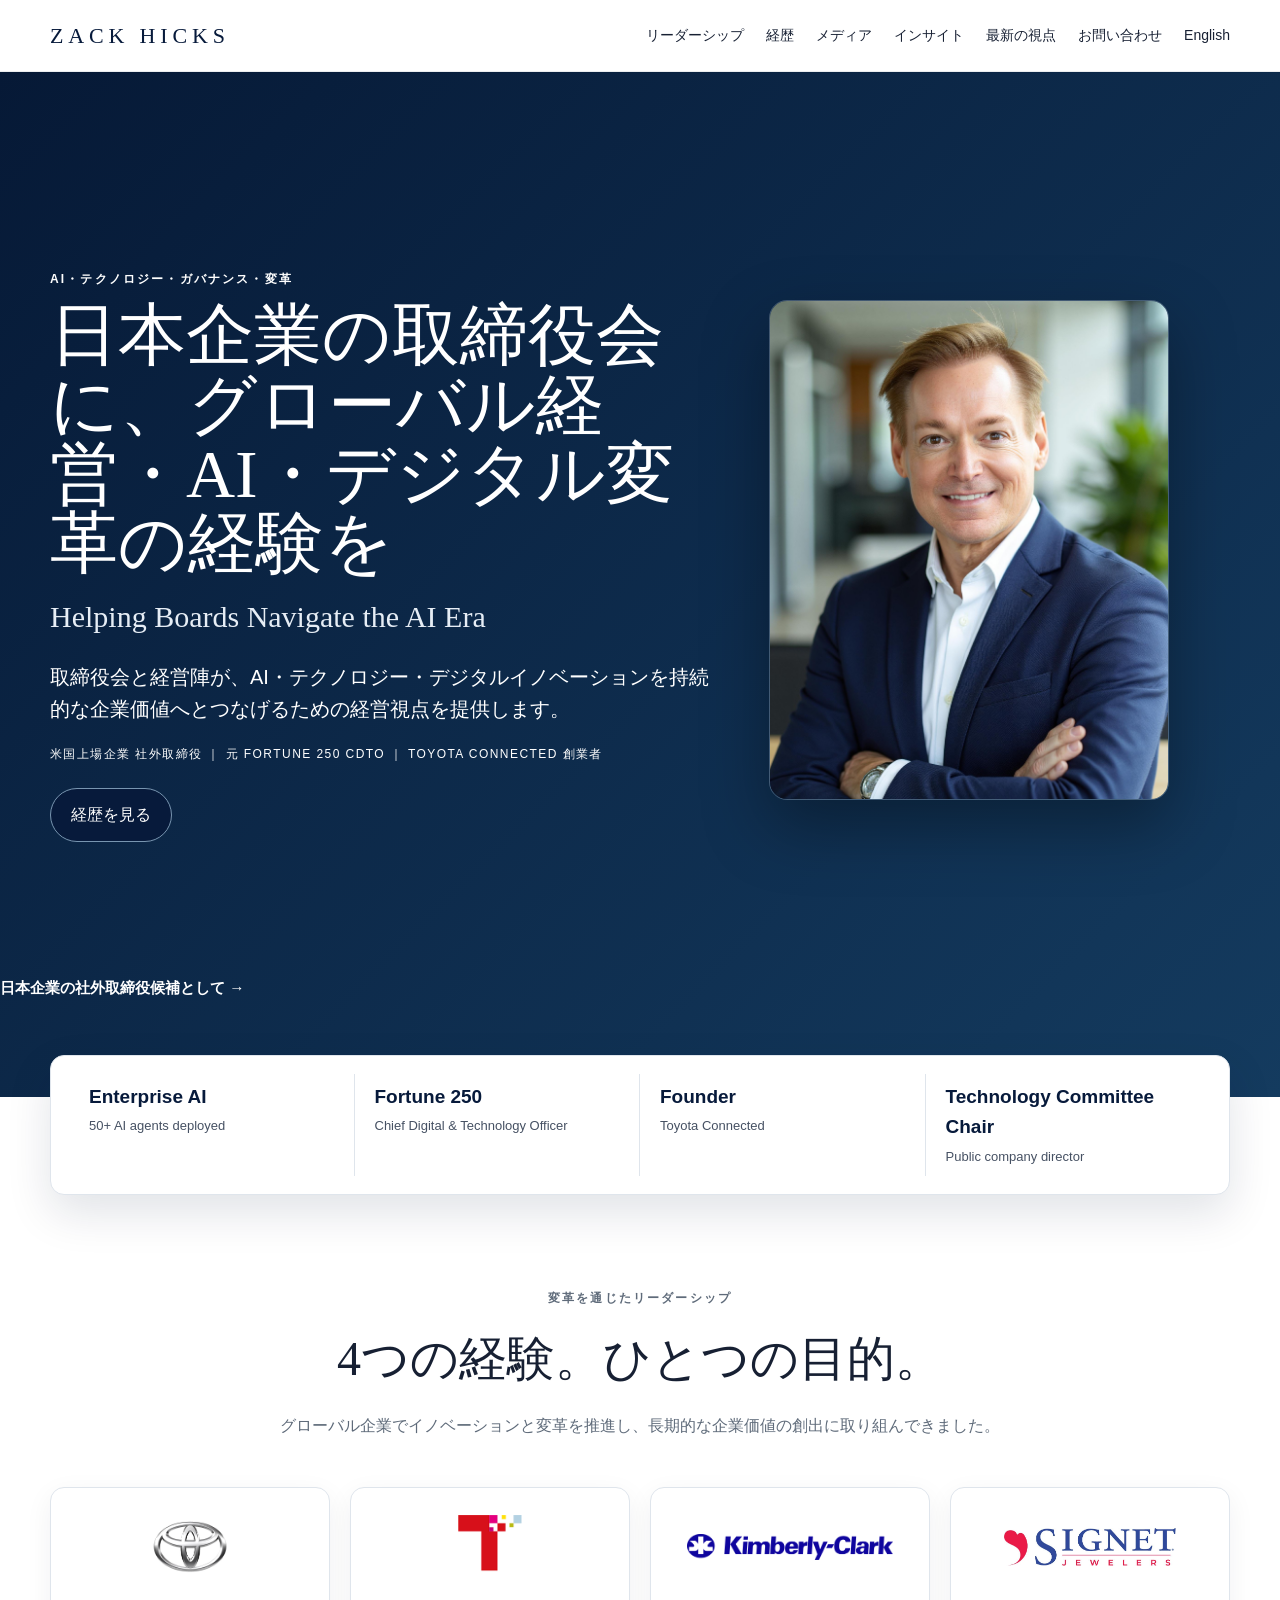
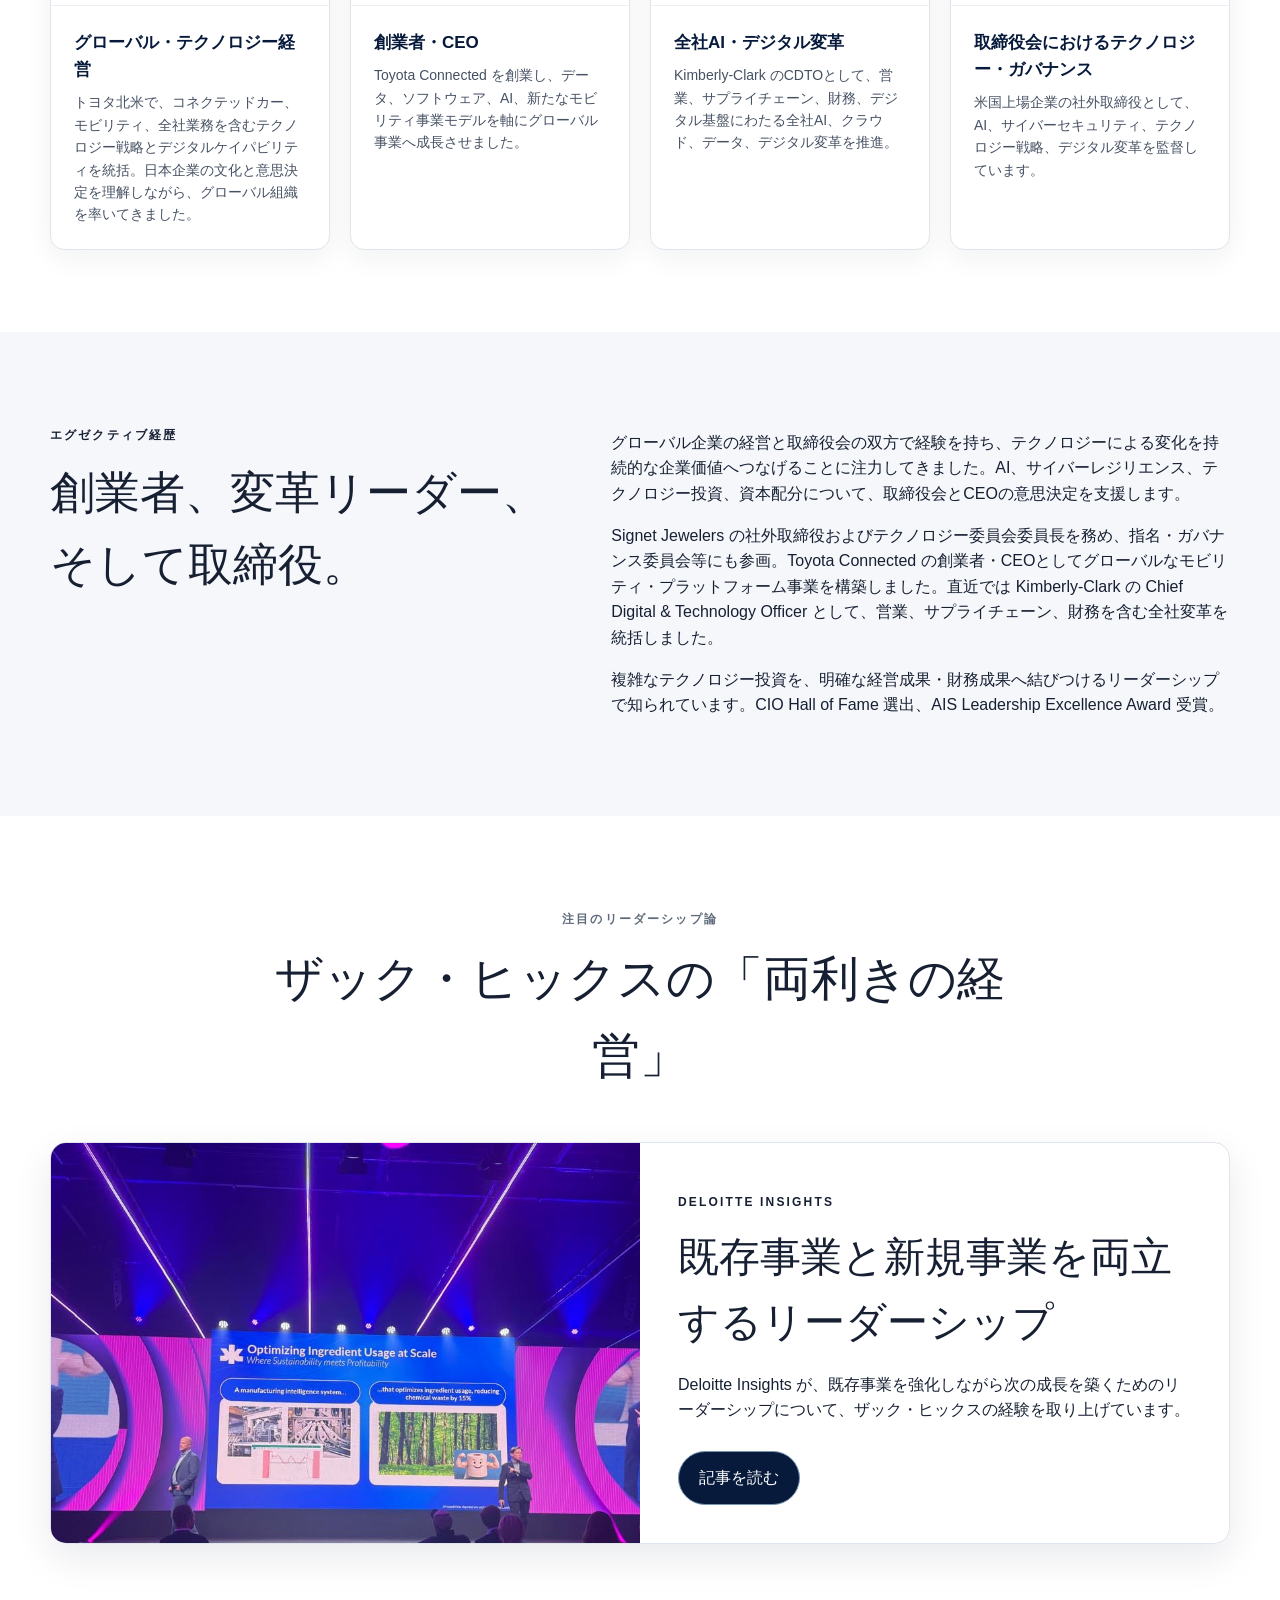
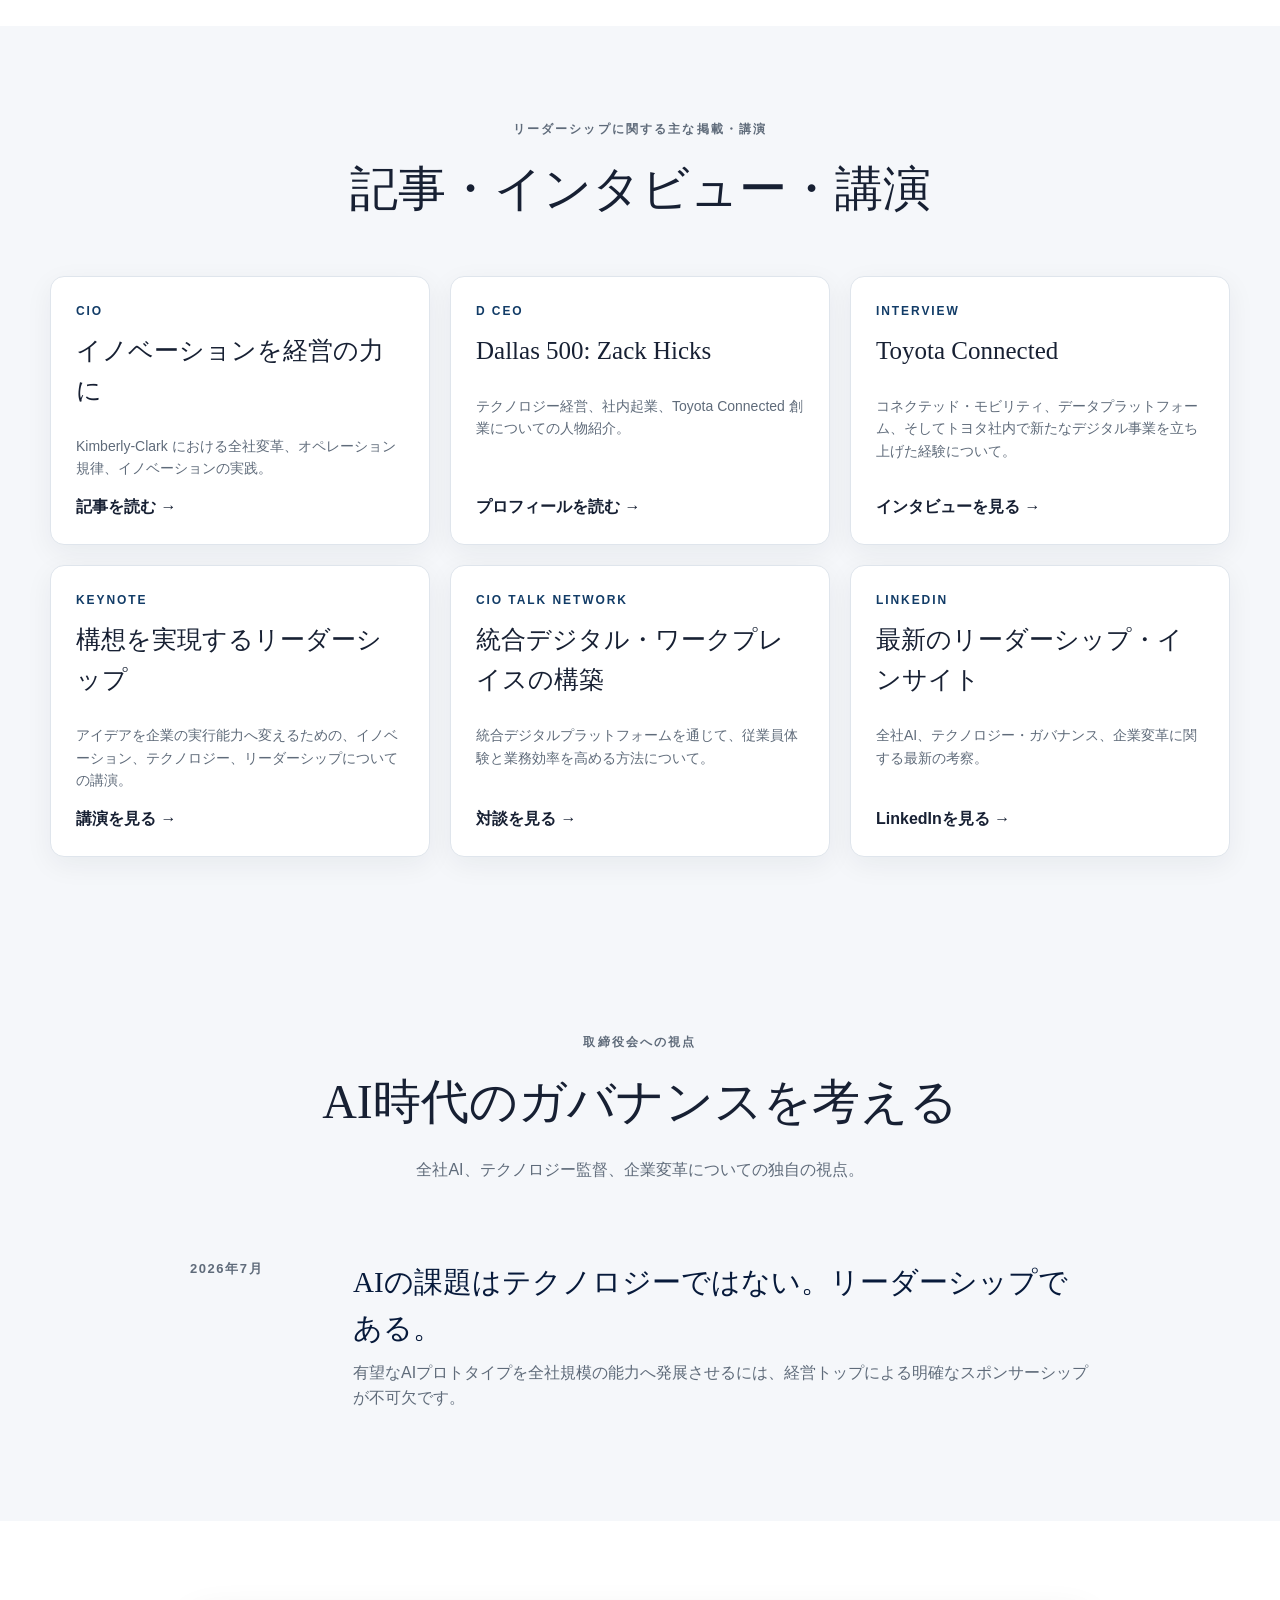
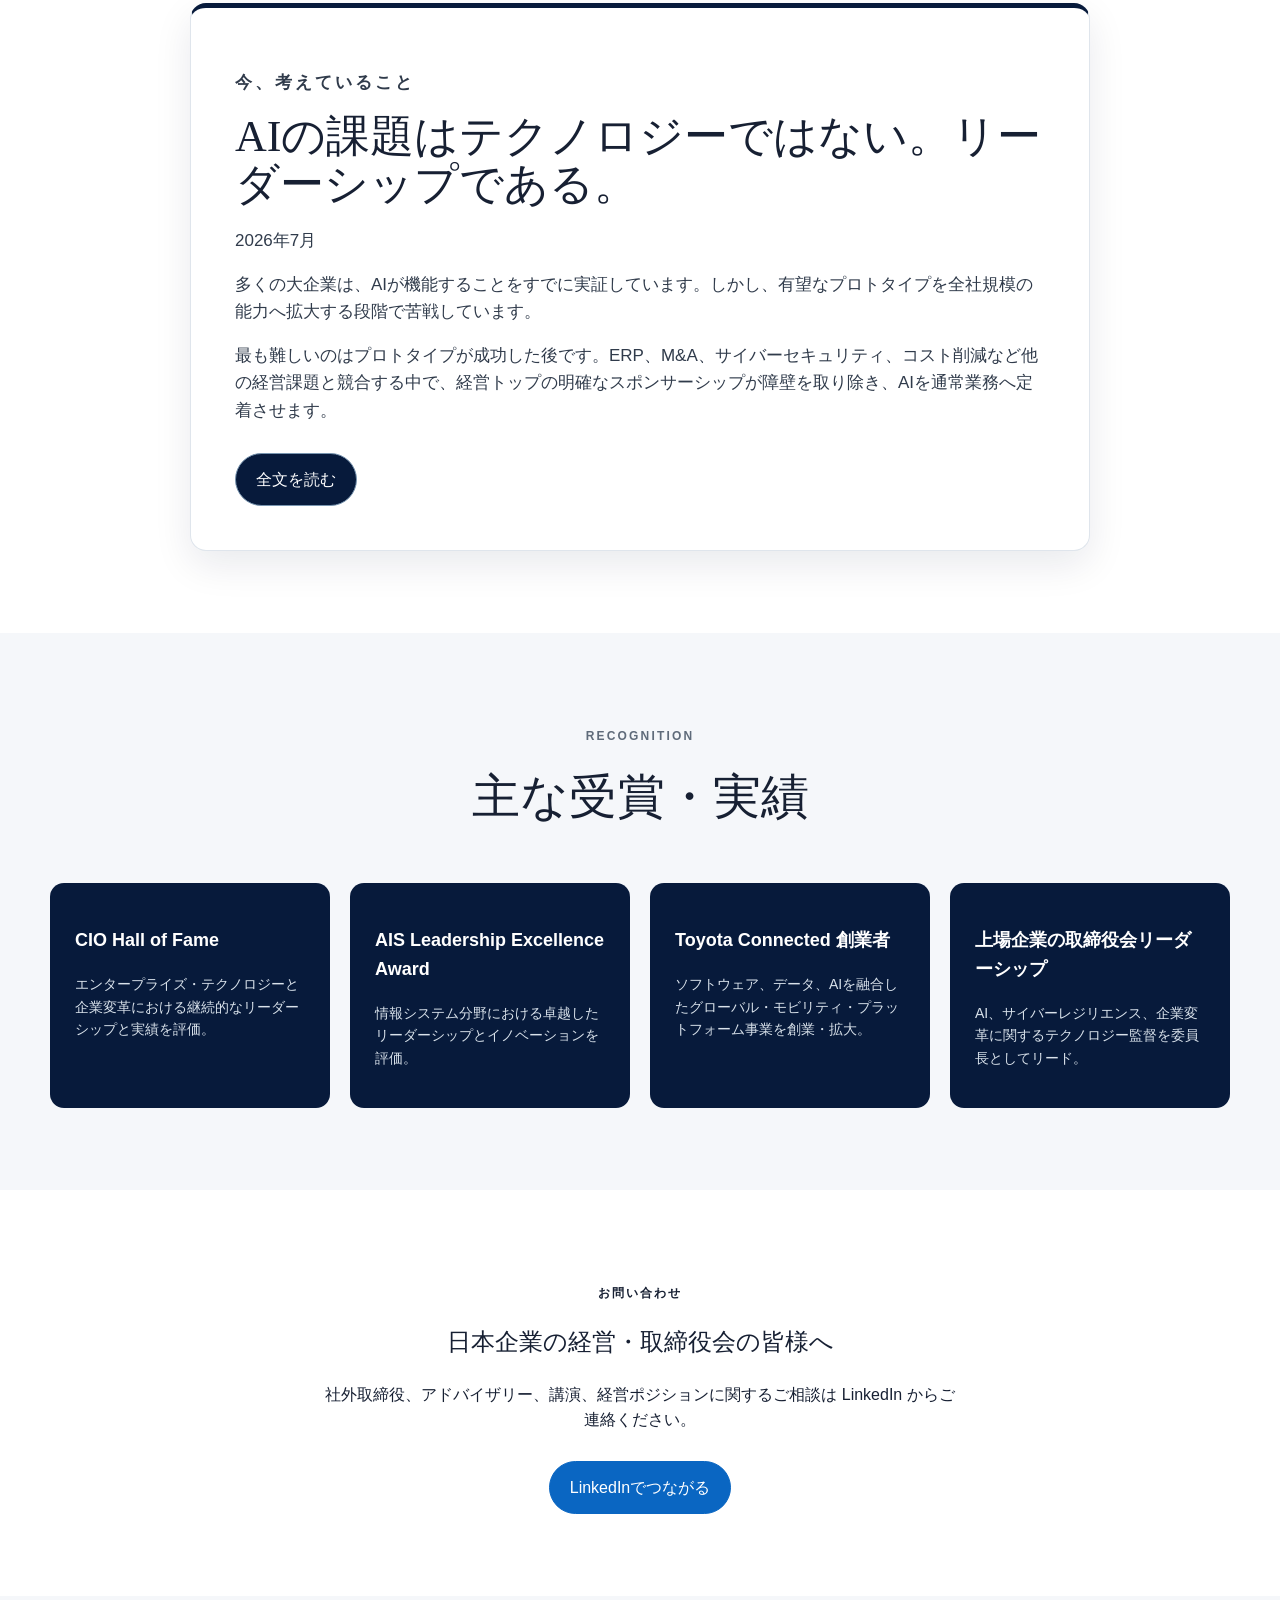
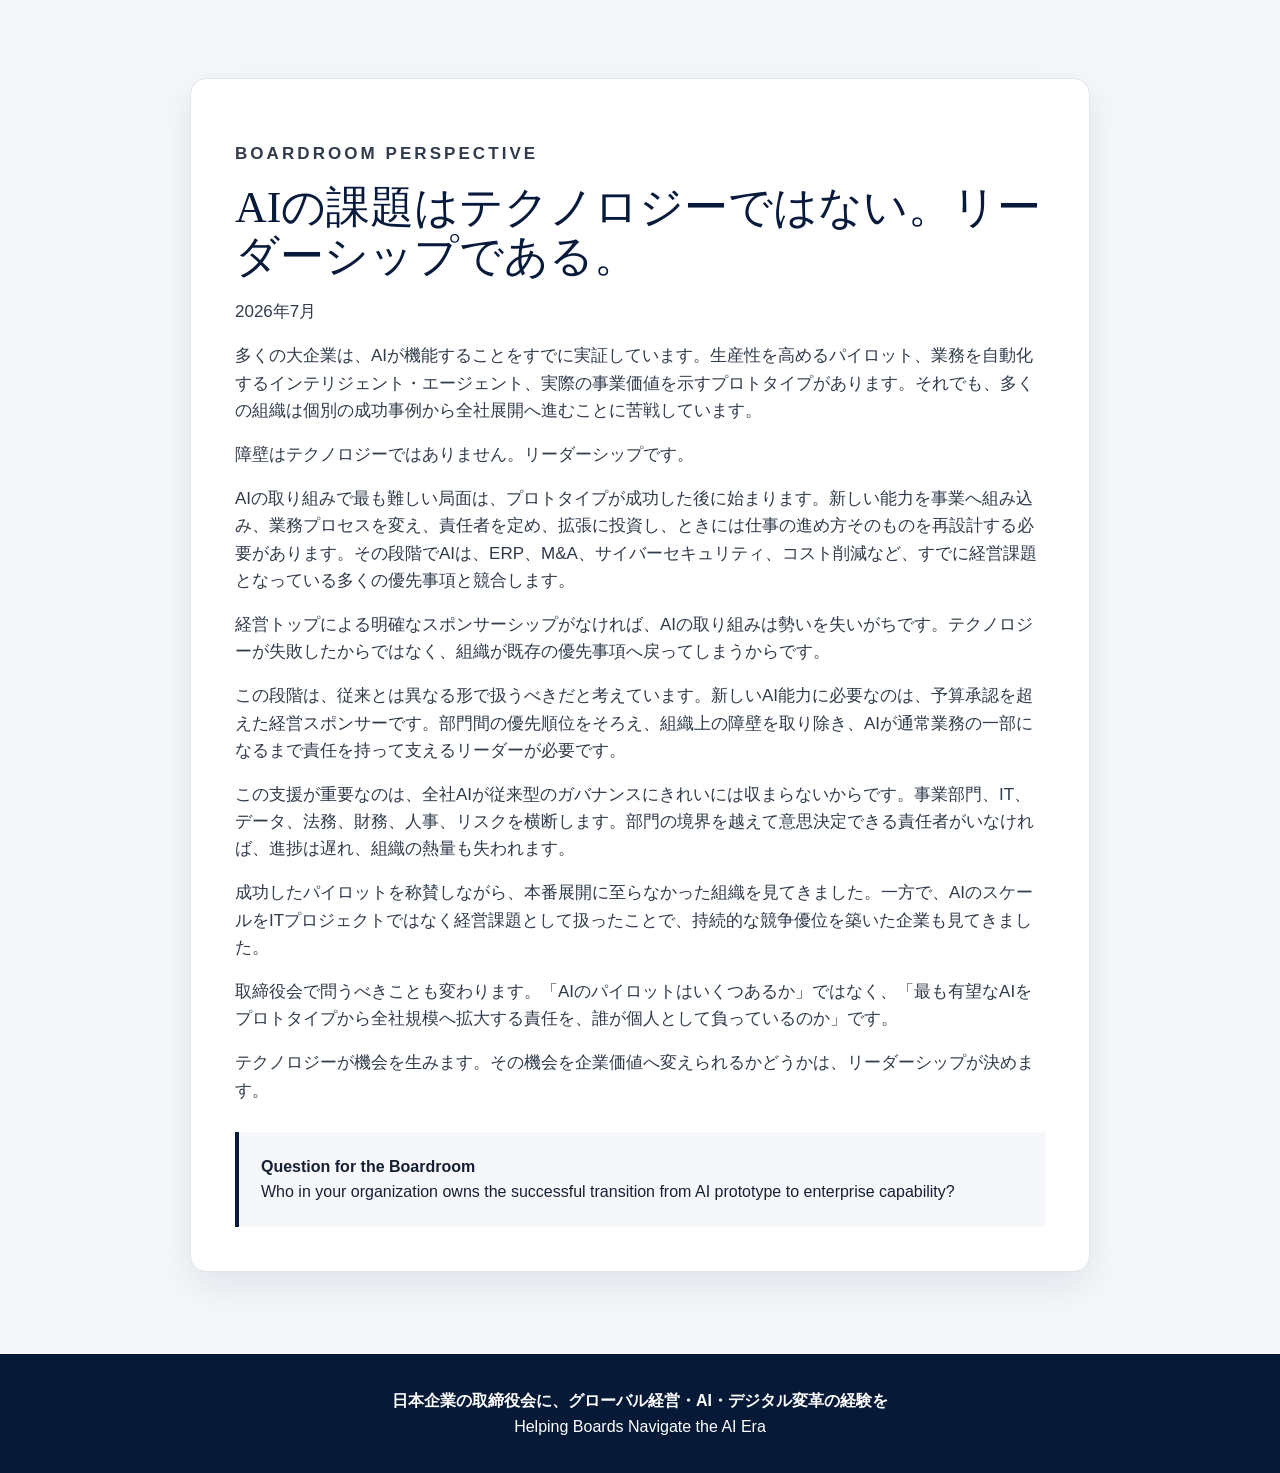
==== ja/index.html @ 301442b4 "Add Japanese Website" ====
<!DOCTYPE html>

<html lang="ja"><head>
<title>ザック・ヒックス | 社外取締役・グローバル経営・AIガバナンス</title>
<meta content="#071a3b" name="theme-color"/>
<meta charset="utf-8"/>
<meta content="width=device-width,initial-scale=1" name="viewport"/>
<meta content="Enterprise AI leadership, board governance, technology transformation and cybersecurity oversight" name="subject"/>
<link href="[data-uri]" rel="icon" type="image/svg+xml"/>
<style>
:root{
  --navy:#071a3b;--navy2:#123c67;--ink:#172033;--muted:#5f6b7a;
  --line:#dfe5ec;--soft:#f5f7fa;--white:#fff;--max:1180px;
}
*{box-sizing:border-box}
html{scroll-behavior:smooth}
body{margin:0;font-family:Arial,Helvetica,sans-serif;color:var(--ink);line-height:1.6;background:#fff}
a{color:inherit;text-decoration:none}
img{max-width:100%;display:block}
.wrap{width:min(var(--max),calc(100% - 40px));margin:auto}
.site-header{background:#fff;position:sticky;top:0;z-index:20;border-bottom:1px solid rgba(7,26,59,.08)}
.nav{display:flex;align-items:center;justify-content:space-between;padding:18px 0}
.brand{font-family:Georgia,serif;letter-spacing:.22em;color:var(--navy);font-size:22px}
.nav-links{display:flex;gap:22px;font-size:14px}
.nav-links a:hover{text-decoration:underline;text-underline-offset:5px}
.hero{background:linear-gradient(135deg,#061936,#143b5f);color:#fff}
.hero-grid{display:grid;grid-template-columns:1.18fr .82fr;gap:56px;align-items:center;padding:78px 0 96px}
.kicker{text-transform:uppercase;letter-spacing:.18em;font-size:12px;font-weight:700}
h1,h2,h3{font-family:Georgia,serif;font-weight:400}
h1{font-size:68px;line-height:1.02;margin:0 0 14px}
.subhead{font-family:Georgia,serif;font-size:30px;color:#e6edf5;margin-bottom:18px}
.hero-copy>p:not(.kicker):not(.credentials){font-size:20px;max-width:680px}
.credentials{font-size:12px;letter-spacing:.12em;text-transform:uppercase}
.hero-photo{width:100%;max-width:390px;height:480px;object-fit:cover;object-position:center 18%;border-radius:18px;box-shadow:0 26px 65px rgba(0,0,0,.34)}
.btn{display:inline-block;background:var(--navy);color:#fff;padding:13px 20px;border-radius:999px;margin-top:12px;border:1px solid #7895b0}
.btn.linkedin{background:#0a66c2;border-color:#0a66c2}
.proof{margin-top:-42px;position:relative;z-index:3;background:#fff;border:1px solid var(--line);border-radius:14px;box-shadow:0 18px 45px rgba(7,26,59,.12);display:grid;grid-template-columns:repeat(4,1fr);padding:18px}
.proof div{padding:8px 20px;border-right:1px solid var(--line)}
.proof div:last-child{border-right:0}
.proof strong{display:block;color:var(--navy);font-size:19px}
.proof span{font-size:13px;color:#465163}
section{padding:82px 0}
.soft{background:var(--soft)}
.section-head{text-align:center;max-width:820px;margin:0 auto 38px}
.section-head h2{font-size:48px;margin:4px 0 8px}
.section-head p{color:var(--muted)}
.grid4,.grid3{display:grid;gap:20px}
.grid4{grid-template-columns:repeat(4,1fr)}
.grid3{grid-template-columns:repeat(3,1fr)}
.card{background:#fff;border:1px solid var(--line);border-radius:14px;overflow:hidden;box-shadow:0 8px 24px rgba(20,34,55,.06)}
.logo-box{height:110px;display:flex;align-items:center;justify-content:center;padding:22px;border-bottom:1px solid #edf1f5}
.logo-box img{max-width:84%;max-height:68px;object-fit:contain}
.card-body{padding:23px}
.card-body h3{font-family:Arial,Helvetica,sans-serif;font-size:17px;font-weight:700;color:var(--navy);margin:0 0 8px}
.card-body p{font-size:14px;color:#465163;margin:0}
.bio{display:grid;grid-template-columns:.9fr 1.1fr;gap:55px}
.bio h2{font-size:45px;margin-top:0}
.feature{display:grid;grid-template-columns:1fr 1fr;border:1px solid var(--line);border-radius:16px;overflow:hidden;box-shadow:0 16px 42px rgba(7,26,59,.1)}
.feature img{width:100%;height:100%;min-height:350px;object-fit:cover}
.feature-copy{padding:38px}
.feature-copy h2{font-size:41px;margin:8px 0 12px}
.media-card{padding:25px;min-height:230px;display:flex;flex-direction:column}
.source{font-size:12px;text-transform:uppercase;letter-spacing:.16em;font-weight:700;color:var(--navy2)}
.media-card h3{font-size:25px;margin:10px 0}
.media-card p{color:var(--muted);font-size:14px;flex:1}
.article-preview,.article-page{max-width:900px;margin:auto;background:#fff;border:1px solid var(--line);border-radius:16px;padding:44px;box-shadow:0 16px 42px rgba(7,26,59,.08)}
.article-preview h2,.article-page h1{font-size:44px;line-height:1.1;margin:8px 0 10px}
.article-page h1{color:var(--navy)}
.date{font-size:13px;color:var(--muted)}
.article-preview p,.article-page p{font-size:17px;color:#303b4b}
.board-question{margin-top:28px;padding:22px;border-left:4px solid var(--navy);background:#f5f7fa}
.recognition-card{padding:25px;background:var(--navy);color:#fff;border-radius:14px}
.recognition-card h3{font-family:Arial,Helvetica,sans-serif;font-weight:700;font-size:18px}
.recognition-card p{font-size:14px;color:#d9e2eb}
.connect{max-width:640px;margin:auto;text-align:center}
footer{background:#061936;color:#fff;padding:34px 0;text-align:center}
.article-shell{padding:70px 0;background:var(--soft)}
.backlink{display:inline-block;margin-bottom:20px;color:var(--navy2);font-weight:700}
@media(max-width:900px){
  .nav-links{display:none}.hero-grid,.bio,.feature{grid-template-columns:1fr}
  .proof,.grid4{grid-template-columns:1fr 1fr}.grid3{grid-template-columns:1fr 1fr}
  .hero-photo{max-width:340px;height:410px}
}
@media(max-width:600px){
  .wrap{width:min(var(--max),calc(100% - 28px))}
  h1{font-size:45px}.subhead{font-size:25px}
  .proof,.grid4,.grid3{grid-template-columns:1fr}
  .proof div{border-right:0;border-bottom:1px solid var(--line)}
  .proof div:last-child{border-bottom:0}
  .section-head h2,.bio h2,.feature-copy h2,.article-preview h2,.article-page h1{font-size:36px}
  .article-preview,.article-page{padding:26px}
}

.site-header{backdrop-filter:saturate(140%) blur(8px);background:rgba(255,255,255,.96)}
.hero-grid{min-height:650px}.hero-copy{padding:18px 0}.hero-photo{border:1px solid rgba(255,255,255,.18)}
.section-head{margin-bottom:46px}.card,.feature,.article-preview,.article-page{transition:transform .18s ease,box-shadow .18s ease}
.card:hover{transform:translateY(-3px);box-shadow:0 14px 34px rgba(20,34,55,.10)}
.logo-box img{max-width:88%;max-height:72px}.article-preview{border-top:5px solid var(--navy)}
.perspective-archive{max-width:900px;margin:0 auto}.archive-item{display:grid;grid-template-columns:140px 1fr;gap:24px;padding:26px 0;border-top:1px solid var(--line)}
.archive-item:first-child{border-top:0}.archive-date{font-size:13px;text-transform:uppercase;letter-spacing:.12em;color:var(--muted);font-weight:700}
.archive-item h3{font-family:Georgia,serif;font-size:28px;margin:0 0 8px;color:var(--navy)}.archive-item p{margin:0;color:var(--muted)}
@media(max-width:600px){.hero-grid{min-height:auto}.archive-item{grid-template-columns:1fr;gap:6px}}


/* Executive-site V2 refinements */
:root{--shadow:0 14px 38px rgba(7,26,59,.09)}
.site-header{background:rgba(255,255,255,.97);backdrop-filter:blur(10px);box-shadow:0 1px 0 rgba(7,26,59,.08)}
.hero-grid{min-height:650px;padding-top:86px;padding-bottom:100px}
.hero-copy{max-width:690px}
.hero-photo{max-width:400px;height:500px;border:1px solid rgba(255,255,255,.22)}
.section-head{margin-bottom:48px}
.card{box-shadow:0 8px 28px rgba(20,34,55,.06);transition:transform .18s ease,box-shadow .18s ease}
.card:hover{transform:translateY(-3px);box-shadow:var(--shadow)}
.logo-box{height:118px}
.logo-box img{max-width:82%;max-height:64px}
.grid4 .card:nth-child(3) .logo-box img{max-width:88%;max-height:58px}



.feature,.article-preview,.article-page{box-shadow:var(--shadow)}
.article-preview{border-top:5px solid var(--navy)}
.perspective-archive{max-width:900px;margin:0 auto}
.archive-item{display:grid;grid-template-columns:135px 1fr;gap:28px;padding:28px 0;border-top:1px solid var(--line)}
.archive-item:first-child{border-top:0}
.archive-date{font-size:13px;letter-spacing:.12em;text-transform:uppercase;font-weight:700;color:var(--muted)}
.archive-item h3{font-size:29px;color:var(--navy);margin:0 0 8px}
.archive-item p{margin:0;color:var(--muted)}
@media(max-width:900px){.hero-grid{min-height:auto}}
@media(max-width:600px){.archive-item{grid-template-columns:1fr;gap:6px}.hero-photo{height:420px}}


/* Official Signet Jewelers logo: balanced and responsive */
.signet-logo-box{
  display:flex;
  align-items:center;
  justify-content:center;
  padding:24px 28px;
  overflow:hidden;
}
.signet-official-logo{
  display:block;
  width:min(88%, 245px) !important;
  height:auto !important;
  max-height:68px !important;
  object-fit:contain !important;
  margin:0 auto !important;
}
@media(max-width:1100px){
  .signet-official-logo{
    width:min(82%, 205px) !important;
    max-height:60px !important;
  }
}
@media(max-width:900px){
  .signet-official-logo{
    width:min(76%, 185px) !important;
    max-height:56px !important;
  }
}
@media(max-width:600px){
  .signet-logo-box{padding:20px 22px}
  .signet-official-logo{
    width:min(72%, 170px) !important;
    max-height:52px !important;
  }
}

</style>
<!-- ZH-AI-SEO-START -->
<meta content="ザック・ヒックス（Zack Hicks）は、米国上場企業の社外取締役、元Fortune 250 CDTO、Toyota Connected創業者。日本企業の取締役会に、グローバル経営、AIガバナンス、サイバーセキュリティ、DXの経験を提供します。" name="description"/>
<meta content="index,follow,max-image-preview:large,max-snippet:-1,max-video-preview:-1" name="robots"/>
<meta content="Zack Hicks" name="author"/>
<link href="https://zackhicks.com/ja/" rel="canonical"/>
<meta content="profile" property="og:type"/>
<meta content="Zack Hicks" property="og:site_name"/>
<meta content="ザック・ヒックス | 社外取締役・グローバル経営・AIガバナンス" property="og:title"/>
<meta content="ザック・ヒックス（Zack Hicks）は、米国上場企業の社外取締役、元Fortune 250 CDTO、Toyota Connected創業者。日本企業の取締役会に、グローバル経営、AIガバナンス、サイバーセキュリティ、DXの経験を提供します。" property="og:description"/>
<meta content="https://zackhicks.com/ja/" property="og:url"/>
<meta content="ja_JP" property="og:locale"/>
<meta content="summary_large_image" name="twitter:card"/>
<meta content="ザック・ヒックス | 社外取締役・AIガバナンス" name="twitter:title"/>
<meta content="日本企業の取締役会に、グローバル経営、AI、テクノロジー、DXの経験を。" name="twitter:description"/>
<!-- ZH-AI-SEO-END -->
<!-- ZH-STRUCTURED-DATA-START -->
<!-- ZH-STRUCTURED-DATA-END -->
<meta content="https://zackhicks.com/images/zack-hicks-board-director.jpg" property="og:image"/><meta content="https://zackhicks.com/images/zack-hicks-board-director.jpg" property="og:image:secure_url"/><meta content="image/jpeg" property="og:image:type"/><meta content="1200" property="og:image:width"/><meta content="630" property="og:image:height"/><meta content="Zack Hicks, public company director and enterprise AI leader" property="og:image:alt"/><meta content="https://zackhicks.com/images/zack-hicks-board-director.jpg" name="twitter:image"/><meta content="Zack Hicks, public company director and enterprise AI leader" name="twitter:image:alt"/><link href="https://zackhicks.com/" hreflang="en" rel="alternate"/><link href="https://zackhicks.com/ja/" hreflang="ja" rel="alternate"/><link href="https://zackhicks.com/" hreflang="x-default" rel="alternate"/><script type="application/ld+json">{"@context": "https://schema.org", "@graph": [{"@type": "WebSite", "@id": "https://zackhicks.com/ja/#website", "url": "https://zackhicks.com/ja/", "name": "ザック・ヒックス | Zack Hicks", "inLanguage": "ja-JP", "publisher": {"@id": "https://zackhicks.com/ja/#person"}}, {"@type": "ProfilePage", "@id": "https://zackhicks.com/ja/#profile", "url": "https://zackhicks.com/ja/", "name": "ザック・ヒックス | 社外取締役・グローバル経営・AIガバナンス", "inLanguage": "ja-JP", "mainEntity": {"@id": "https://zackhicks.com/ja/#person"}, "isPartOf": {"@id": "https://zackhicks.com/ja/#website"}}, {"@type": "Person", "@id": "https://zackhicks.com/ja/#person", "name": "Zack Hicks", "alternateName": "ザック・ヒックス", "url": "https://zackhicks.com/ja/", "sameAs": ["https://www.linkedin.com/in/zack-hicks-65abaa20"], "jobTitle": "社外取締役・グローバルテクノロジー経営者", "description": "ザック・ヒックス（Zack Hicks）は、米国上場企業の社外取締役、元Fortune 250 CDTO、Toyota Connected創業者。日本企業の取締役会に、グローバル経営、AIガバナンス、サイバーセキュリティ、DXの経験を提供します。", "knowsAbout": ["社外取締役", "グローバル経営", "AIガバナンス", "企業AI", "デジタルトランスフォーメーション", "DX", "サイバーセキュリティ", "テクノロジー戦略", "取締役会によるテクノロジー監督", "データ・アナリティクス"], "award": ["CIO Hall of Fame", "AIS Leadership Excellence Award"], "affiliation": [{"@type": "Organization", "name": "Signet Jewelers"}, {"@type": "Organization", "name": "Toyota Connected"}, {"@type": "Organization", "name": "Toyota Motor North America"}, {"@type": "Organization", "name": "Kimberly-Clark"}], "founder": {"@type": "Organization", "name": "Toyota Connected"}}]}</script></head><body>
<header class="site-header"><div class="wrap nav"><a class="brand" href="#top">ZACK HICKS</a><nav class="nav-links"><a href="#leadership">リーダーシップ</a><a href="#biography">経歴</a><a href="#perspectives">メディア</a><a href="#perspective-archive">インサイト</a><a href="#thinking">最新の視点</a><a href="#connect">お問い合わせ</a><a class="lang-switch" href="https://zackhicks.com/">English</a></nav></div></header>
<main>
<section class="hero" id="top"><div class="wrap hero-grid"><div class="hero-copy">
<p class="kicker">AI・テクノロジー・ガバナンス・変革</p>
<h1>日本企業の取締役会に、グローバル経営・AI・デジタル変革の経験を</h1>
<div class="subhead">Helping Boards Navigate the AI Era</div>
<p>取締役会と経営陣が、AI・テクノロジー・デジタルイノベーションを持続的な企業価値へとつなげるための経営視点を提供します。</p>
<p class="credentials">米国上場企業 社外取締役 ｜ 元 Fortune 250 CDTO ｜ Toyota Connected 創業者</p>
<a class="btn" href="#biography">経歴を見る</a>
</div><img alt="Zack Hicks, public company director and enterprise AI leader" class="hero-photo" src="[data-uri]"/></div><p style="margin-top:16px;font-size:.95rem;"><a href="/ja/board-director/" style="font-weight:700;">日本企業の社外取締役候補として →</a></p></section>
<div class="wrap"><div class="proof">
<div><strong>Enterprise AI</strong><span>50+ AI agents deployed</span></div>
<div><strong>Fortune 250</strong><span>Chief Digital &amp; Technology Officer</span></div>
<div><strong>Founder</strong><span>Toyota Connected</span></div>
<div><strong>Technology Committee Chair</strong><span>Public company director</span></div>
</div></div>
<section id="leadership"><div class="wrap"><div class="section-head"><p class="kicker">変革を通じたリーダーシップ</p><h2>4つの経験。ひとつの目的。</h2><p>グローバル企業でイノベーションと変革を推進し、長期的な企業価値の創出に取り組んできました。</p></div>
<div class="grid4">
<div class="card"><div class="logo-box"><img alt="Toyota logo" src="[data-uri]"/></div><div class="card-body"><h3>グローバル・テクノロジー経営</h3><p>トヨタ北米で、コネクテッドカー、モビリティ、全社業務を含むテクノロジー戦略とデジタルケイパビリティを統括。日本企業の文化と意思決定を理解しながら、グローバル組織を率いてきました。</p></div></div>
<div class="card"><div class="logo-box"><img alt="Toyota Connected logo" src="[data-uri]"/></div><div class="card-body"><h3>創業者・CEO</h3><p>Toyota Connected を創業し、データ、ソフトウェア、AI、新たなモビリティ事業モデルを軸にグローバル事業へ成長させました。</p></div></div>
<div class="card"><div class="logo-box"><img alt="Kimberly-Clark logo" src="[data-uri]"/></div><div class="card-body"><h3>全社AI・デジタル変革</h3><p>Kimberly-Clark のCDTOとして、営業、サプライチェーン、財務、デジタル基盤にわたる全社AI、クラウド、データ、デジタル変革を推進。</p></div></div>
<div class="card">
<div class="logo-box signet-logo-box">
<img alt="Signet Jewelers logo" class="signet-official-logo" src="[data-uri]"/>
</div>
<div class="card-body"><h3>取締役会におけるテクノロジー・ガバナンス</h3><p>米国上場企業の社外取締役として、AI、サイバーセキュリティ、テクノロジー戦略、デジタル変革を監督しています。</p></div></div>
</div></div></section>
<section class="soft" id="biography"><div class="wrap bio"><div><p class="kicker">エグゼクティブ経歴</p><h2>創業者、変革リーダー、そして取締役。</h2></div><div>
<p>グローバル企業の経営と取締役会の双方で経験を持ち、テクノロジーによる変化を持続的な企業価値へつなげることに注力してきました。AI、サイバーレジリエンス、テクノロジー投資、資本配分について、取締役会とCEOの意思決定を支援します。</p>
<p>Signet Jewelers の社外取締役およびテクノロジー委員会委員長を務め、指名・ガバナンス委員会等にも参画。Toyota Connected の創業者・CEOとしてグローバルなモビリティ・プラットフォーム事業を構築しました。直近では Kimberly-Clark の Chief Digital &amp; Technology Officer として、営業、サプライチェーン、財務を含む全社変革を統括しました。</p>
<p>複雑なテクノロジー投資を、明確な経営成果・財務成果へ結びつけるリーダーシップで知られています。CIO Hall of Fame 選出、AIS Leadership Excellence Award 受賞。</p>
</div></div></section>
<section id="perspectives"><div class="wrap"><div class="section-head"><p class="kicker">注目のリーダーシップ論</p><h2>ザック・ヒックスの「両利きの経営」</h2></div>
<div class="feature"><img alt="Zack Hicks speaking about AI and leadership" src="[data-uri]"/><div class="feature-copy"><p class="kicker">Deloitte Insights</p><h2>既存事業と新規事業を両立するリーダーシップ</h2><p>Deloitte Insights が、既存事業を強化しながら次の成長を築くためのリーダーシップについて、ザック・ヒックスの経験を取り上げています。</p><a class="btn" href="https://www.deloitte.com/us/en/insights/topics/leadership/ambidextrous-approach-to-leadership.html" rel="noopener" target="_blank">記事を読む</a></div></div></div></section>
<section class="soft"><div class="wrap"><div class="section-head"><p class="kicker">リーダーシップに関する主な掲載・講演</p><h2>記事・インタビュー・講演</h2></div><div class="grid3">
<a class="card media-card" href="https://www.cio.com/article/3801035/how-kimberly-clarks-zack-hicks-heeds-the-call-for-innovation.html" rel="noopener" target="_blank"><span class="source">CIO</span><h3>イノベーションを経営の力に</h3><p>Kimberly-Clark における全社変革、オペレーション規律、イノベーションの実践。</p><strong>記事を読む →</strong></a>
<a class="card media-card" href="https://www.dmagazine.com/publications/d-ceo/2018/april/zack-hicks-toyota/" rel="noopener" target="_blank"><span class="source">D CEO</span><h3>Dallas 500: Zack Hicks</h3><p>テクノロジー経営、社内起業、Toyota Connected 創業についての人物紹介。</p><strong>プロフィールを読む →</strong></a>
<a class="card media-card" href="https://www.youtube.com/watch?v=bbPSMkgxESE" rel="noopener" target="_blank"><span class="source">Interview</span><h3>Toyota Connected</h3><p>コネクテッド・モビリティ、データプラットフォーム、そしてトヨタ社内で新たなデジタル事業を立ち上げた経験について。</p><strong>インタビューを見る →</strong></a>
<a class="card media-card" href="https://www.youtube.com/watch?v=ny9HhGQL6H4" rel="noopener" target="_blank"><span class="source">Keynote</span><h3>構想を実現するリーダーシップ</h3><p>アイデアを企業の実行能力へ変えるための、イノベーション、テクノロジー、リーダーシップについての講演。</p><strong>講演を見る →</strong></a>
<a class="card media-card" href="https://www.youtube.com/watch?v=3qcBFx96UFQ" rel="noopener" target="_blank"><span class="source">CIO Talk Network</span><h3>統合デジタル・ワークプレイスの構築</h3><p>統合デジタルプラットフォームを通じて、従業員体験と業務効率を高める方法について。</p><strong>対談を見る →</strong></a>
<a class="card media-card" href="https://www.linkedin.com/in/zack-hicks-65abaa20" rel="noopener" target="_blank"><span class="source">LinkedIn</span><h3>最新のリーダーシップ・インサイト</h3><p>全社AI、テクノロジー・ガバナンス、企業変革に関する最新の考察。</p><strong>LinkedInを見る →</strong></a>
</div></div></section>
<section class="soft" id="perspective-archive">
<div class="wrap">
<div class="section-head">
<p class="kicker">取締役会への視点</p>
<h2>AI時代のガバナンスを考える</h2>
<p>全社AI、テクノロジー監督、企業変革についての独自の視点。</p>
</div>
<div class="perspective-archive">
<a class="archive-item" href="#full-perspective">
<div class="archive-date">2026年7月</div>
<div><h3>AIの課題はテクノロジーではない。リーダーシップである。</h3>
<p>有望なAIプロトタイプを全社規模の能力へ発展させるには、経営トップによる明確なスポンサーシップが不可欠です。</p></div>
</a>
</div>
</div>
</section>
<section id="thinking"><div class="wrap"><article class="article-preview">
<p class="kicker">今、考えていること</p>
<h2>AIの課題はテクノロジーではない。リーダーシップである。</h2><p class="date">2026年7月</p>
<p>多くの大企業は、AIが機能することをすでに実証しています。しかし、有望なプロトタイプを全社規模の能力へ拡大する段階で苦戦しています。</p>
<p>最も難しいのはプロトタイプが成功した後です。ERP、M&amp;A、サイバーセキュリティ、コスト削減など他の経営課題と競合する中で、経営トップの明確なスポンサーシップが障壁を取り除き、AIを通常業務へ定着させます。</p>
<a class="btn" href="#full-perspective">全文を読む</a>
</article></div></section>
<section class="soft"><div class="wrap"><div class="section-head"><p class="kicker">Recognition</p><h2>主な受賞・実績</h2></div><div class="grid4">
<div class="recognition-card"><h3>CIO Hall of Fame</h3><p>エンタープライズ・テクノロジーと企業変革における継続的なリーダーシップと実績を評価。</p></div>
<div class="recognition-card"><h3>AIS Leadership Excellence Award</h3><p>情報システム分野における卓越したリーダーシップとイノベーションを評価。</p></div>
<div class="recognition-card"><h3>Toyota Connected 創業者</h3><p>ソフトウェア、データ、AIを融合したグローバル・モビリティ・プラットフォーム事業を創業・拡大。</p></div>
<div class="recognition-card"><h3>上場企業の取締役会リーダーシップ</h3><p>AI、サイバーレジリエンス、企業変革に関するテクノロジー監督を委員長としてリード。</p></div>
</div></div></section>
<section id="connect"><div class="wrap connect"><p class="kicker">お問い合わせ</p><h2>日本企業の経営・取締役会の皆様へ</h2><p>社外取締役、アドバイザリー、講演、経営ポジションに関するご相談は LinkedIn からご連絡ください。</p><a class="btn linkedin" href="https://www.linkedin.com/in/zack-hicks-65abaa20" rel="noopener" target="_blank">LinkedInでつながる</a></div></section>
<section class="soft" id="full-perspective">
<div class="wrap">
<article class="article-page">
<p class="kicker">Boardroom Perspective</p>
<h1>AIの課題はテクノロジーではない。リーダーシップである。</h1>
<p class="date">2026年7月</p>
<p>多くの大企業は、AIが機能することをすでに実証しています。生産性を高めるパイロット、業務を自動化するインテリジェント・エージェント、実際の事業価値を示すプロトタイプがあります。それでも、多くの組織は個別の成功事例から全社展開へ進むことに苦戦しています。</p>
<p>障壁はテクノロジーではありません。リーダーシップです。</p>
<p>AIの取り組みで最も難しい局面は、プロトタイプが成功した後に始まります。新しい能力を事業へ組み込み、業務プロセスを変え、責任者を定め、拡張に投資し、ときには仕事の進め方そのものを再設計する必要があります。その段階でAIは、ERP、M&amp;A、サイバーセキュリティ、コスト削減など、すでに経営課題となっている多くの優先事項と競合します。</p>
<p>経営トップによる明確なスポンサーシップがなければ、AIの取り組みは勢いを失いがちです。テクノロジーが失敗したからではなく、組織が既存の優先事項へ戻ってしまうからです。</p>
<p>この段階は、従来とは異なる形で扱うべきだと考えています。新しいAI能力に必要なのは、予算承認を超えた経営スポンサーです。部門間の優先順位をそろえ、組織上の障壁を取り除き、AIが通常業務の一部になるまで責任を持って支えるリーダーが必要です。</p>
<p>この支援が重要なのは、全社AIが従来型のガバナンスにきれいには収まらないからです。事業部門、IT、データ、法務、財務、人事、リスクを横断します。部門の境界を越えて意思決定できる責任者がいなければ、進捗は遅れ、組織の熱量も失われます。</p>
<p>成功したパイロットを称賛しながら、本番展開に至らなかった組織を見てきました。一方で、AIのスケールをITプロジェクトではなく経営課題として扱ったことで、持続的な競争優位を築いた企業も見てきました。</p>
<p>取締役会で問うべきことも変わります。「AIのパイロットはいくつあるか」ではなく、「最も有望なAIをプロトタイプから全社規模へ拡大する責任を、誰が個人として負っているのか」です。</p>
<p>テクノロジーが機会を生みます。その機会を企業価値へ変えられるかどうかは、リーダーシップが決めます。</p>
<div class="board-question"><strong>Question for the Boardroom</strong><br/>Who in your organization owns the successful transition from AI prototype to enterprise capability?</div>
</article>
</div>
</section>
</main>
<footer><div class="wrap"><strong>日本企業の取締役会に、グローバル経営・AI・デジタル変革の経験を</strong><br/>Helping Boards Navigate the AI Era</div></footer>
</body></html>
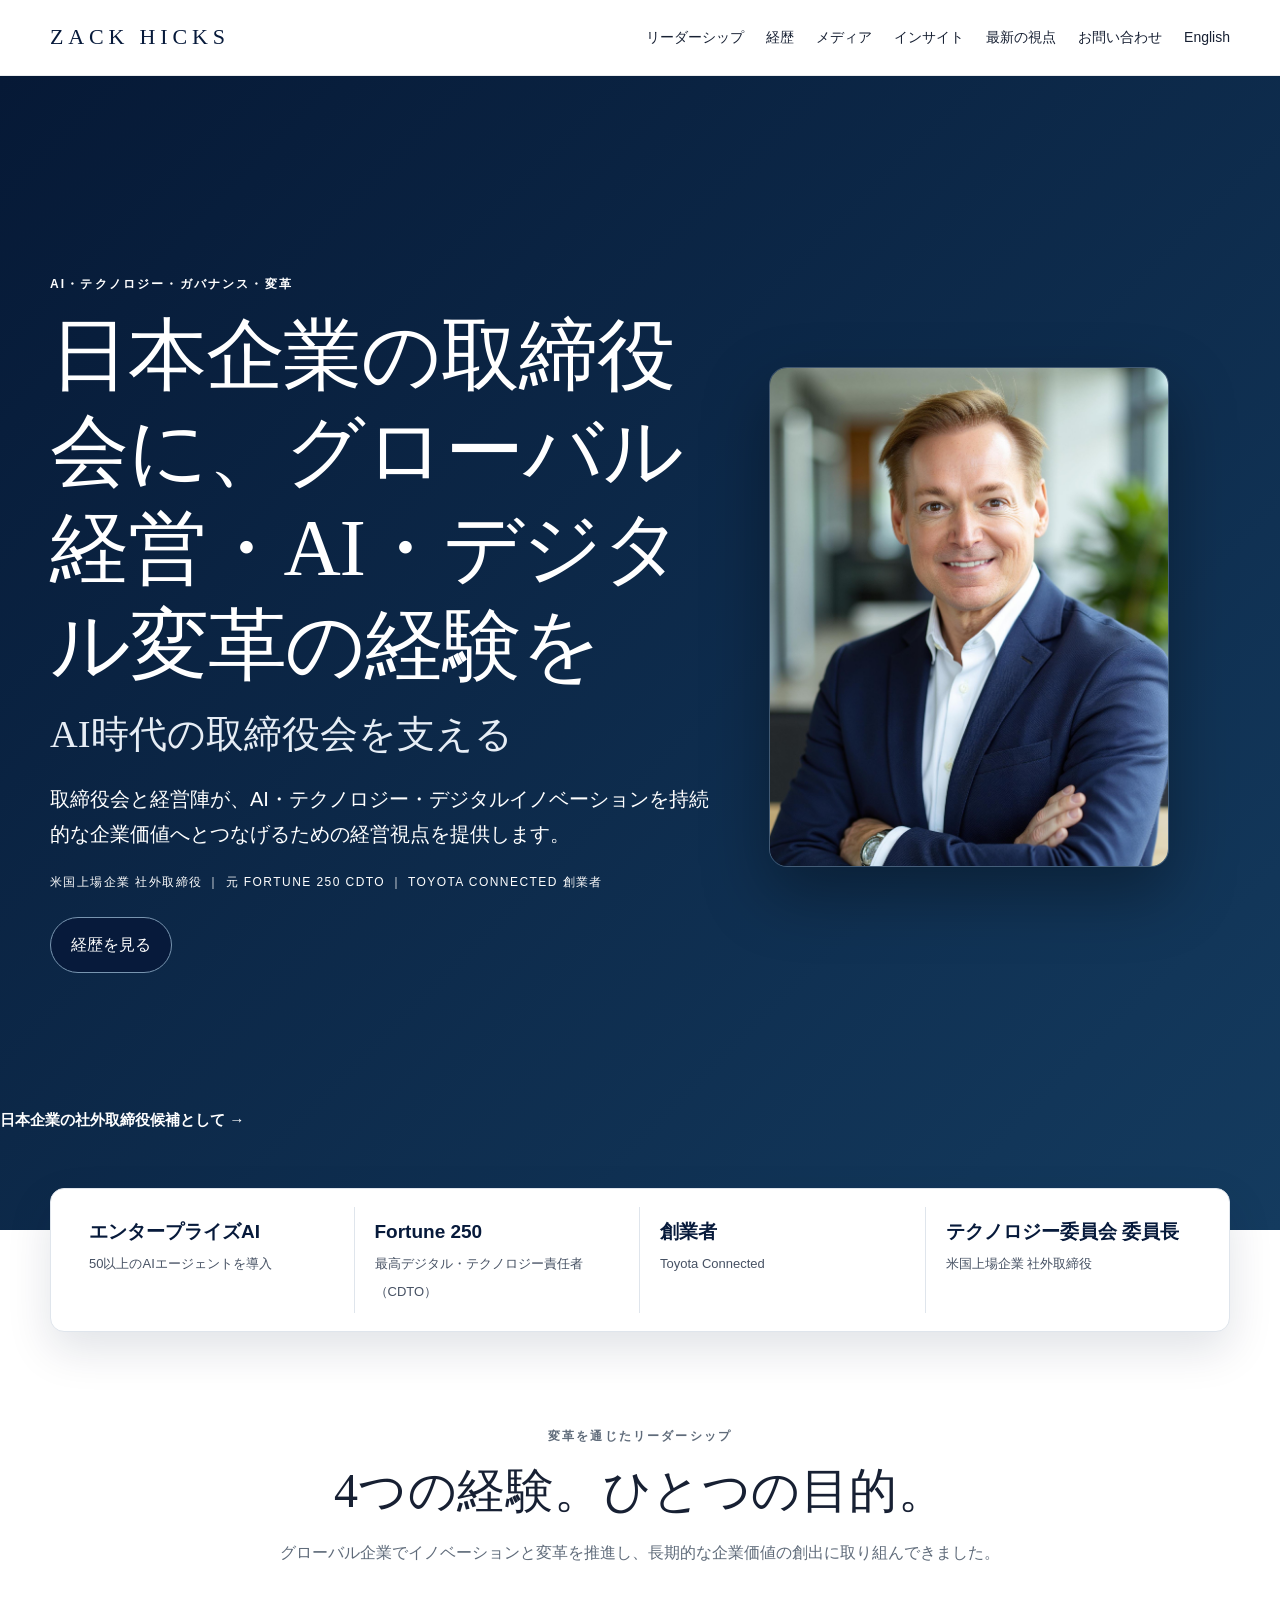
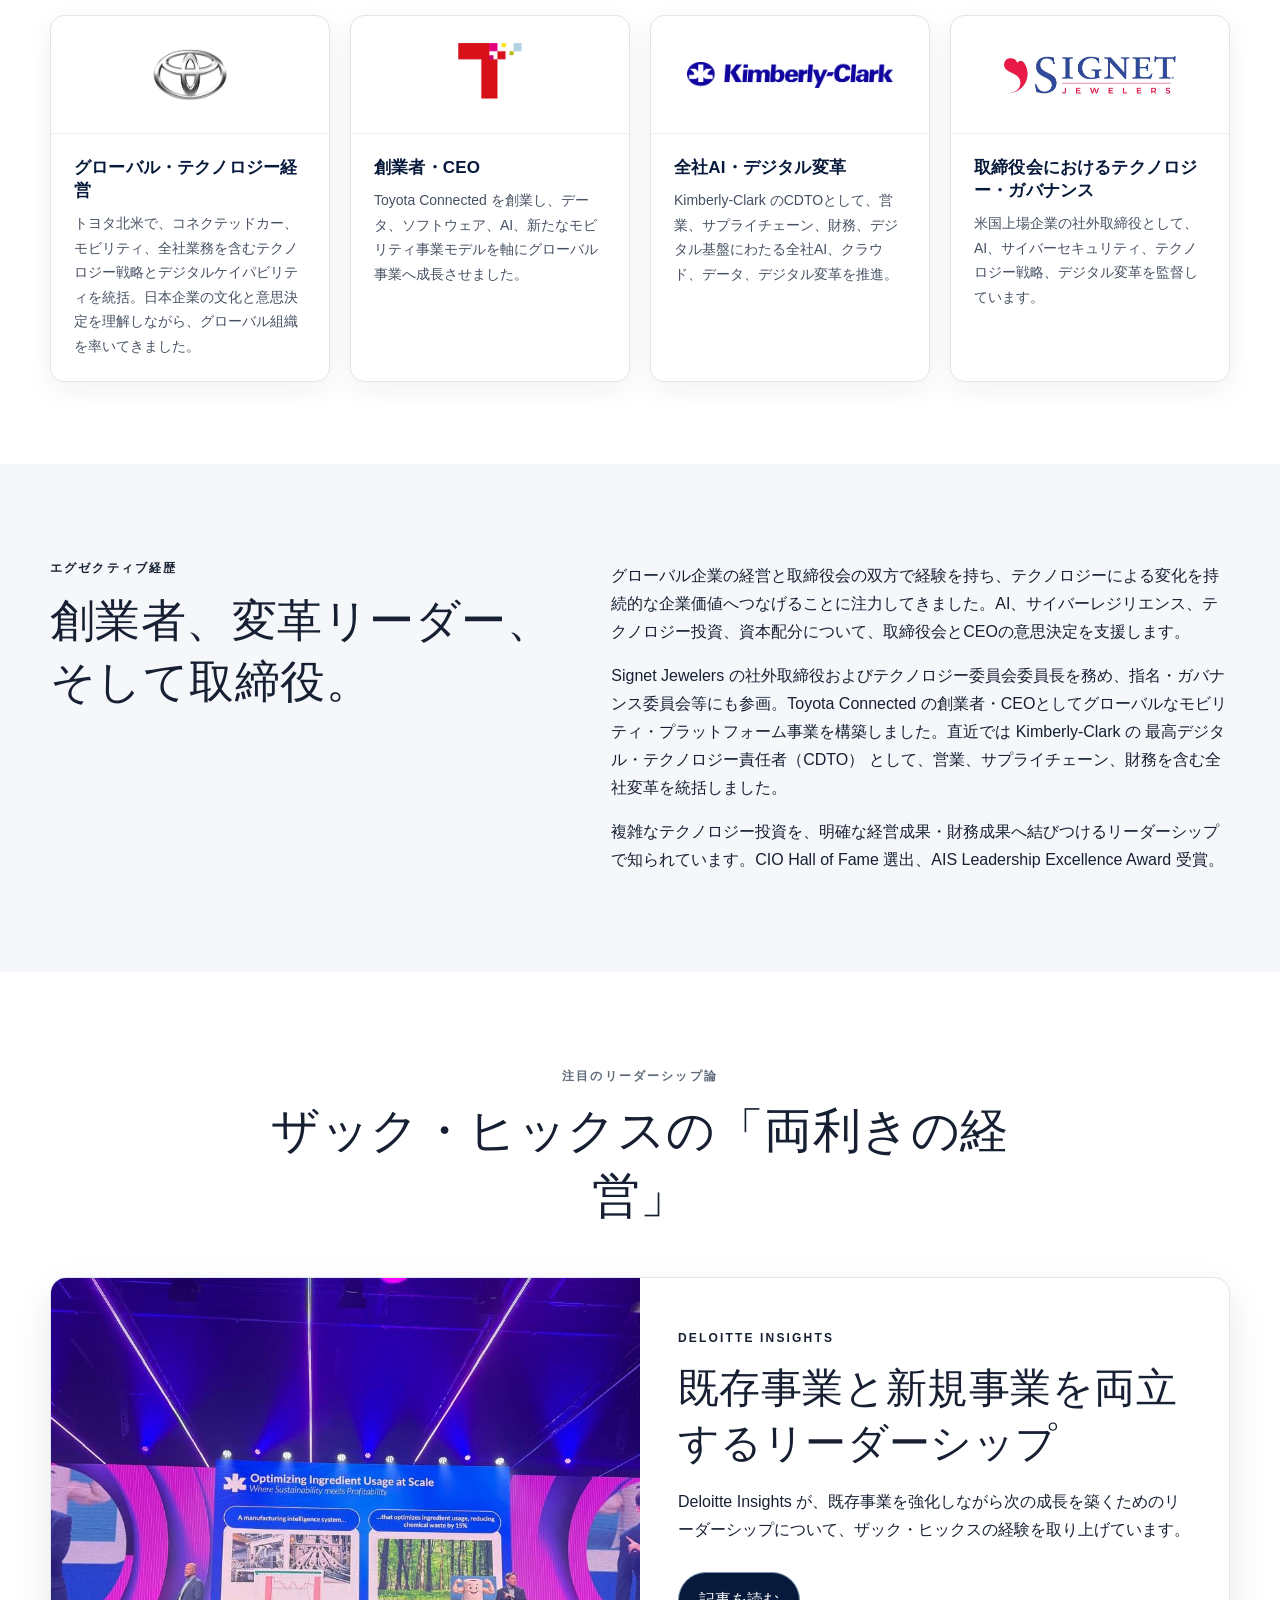
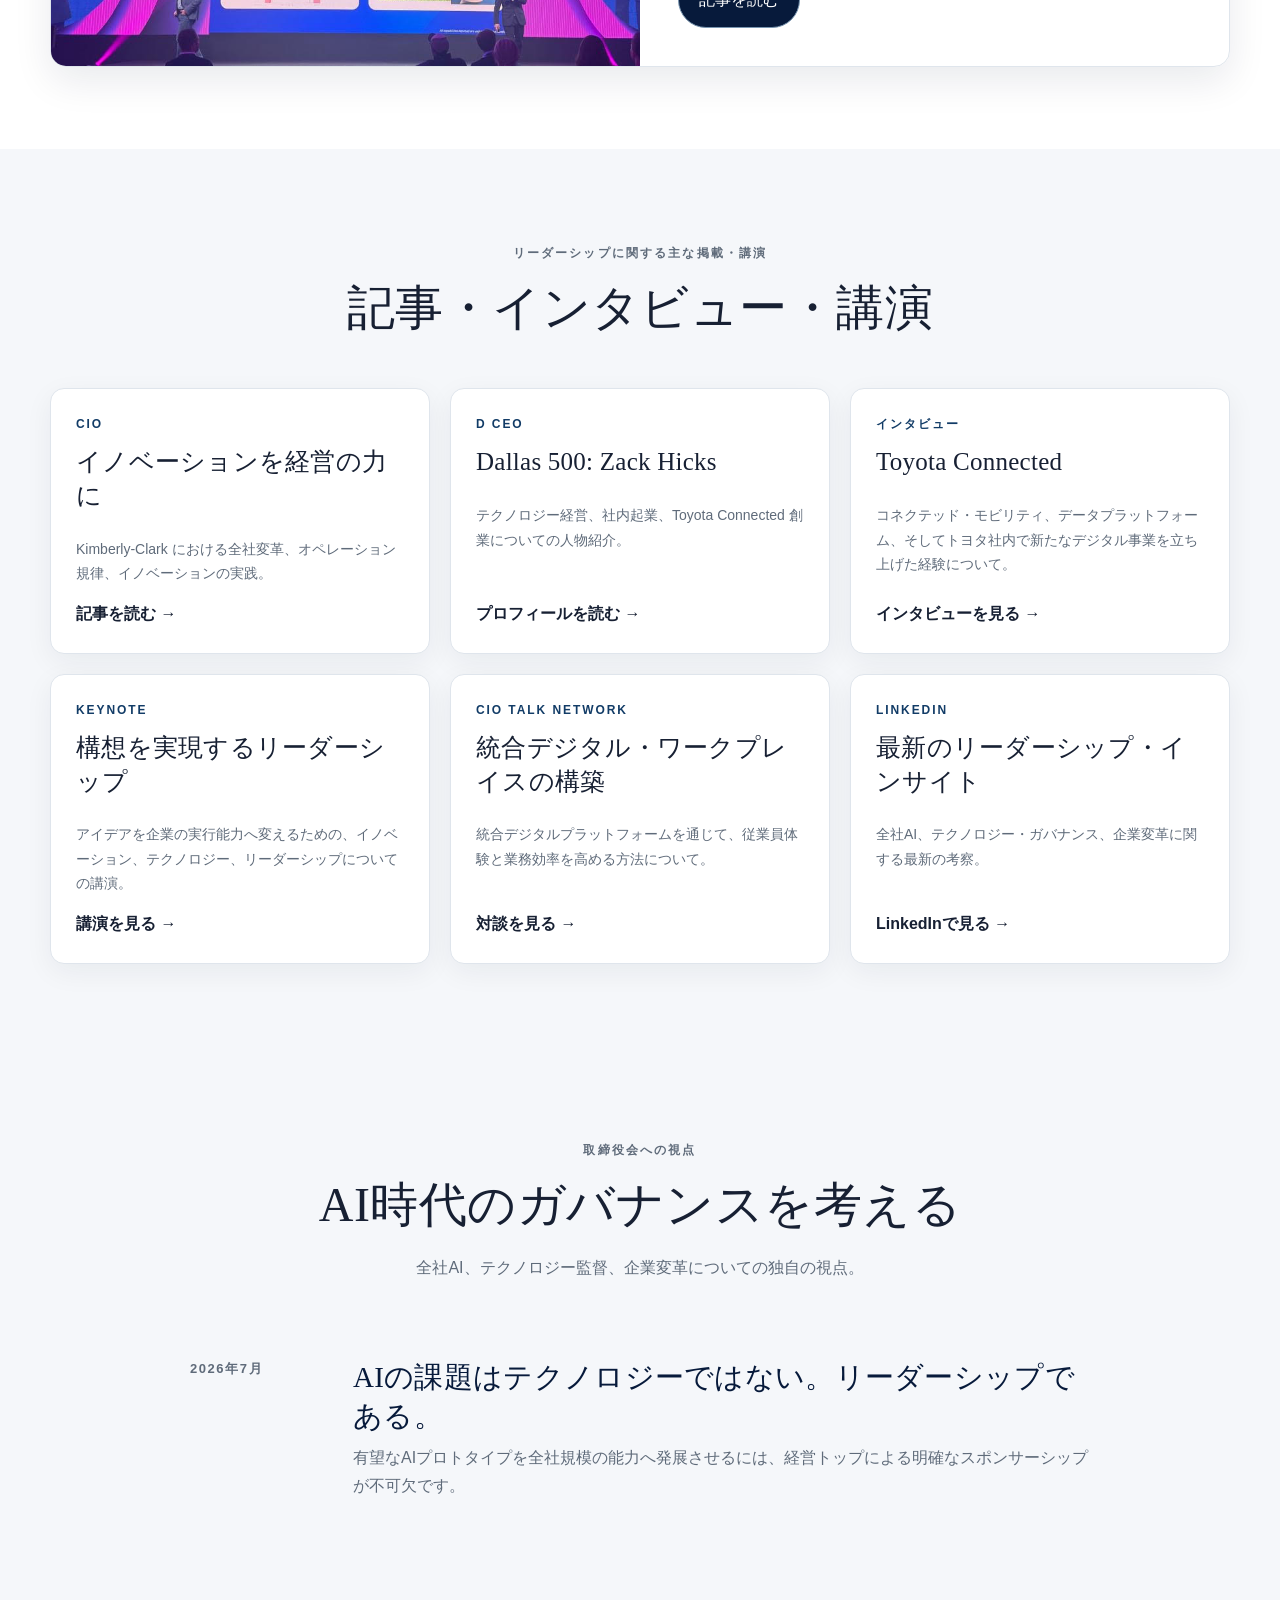
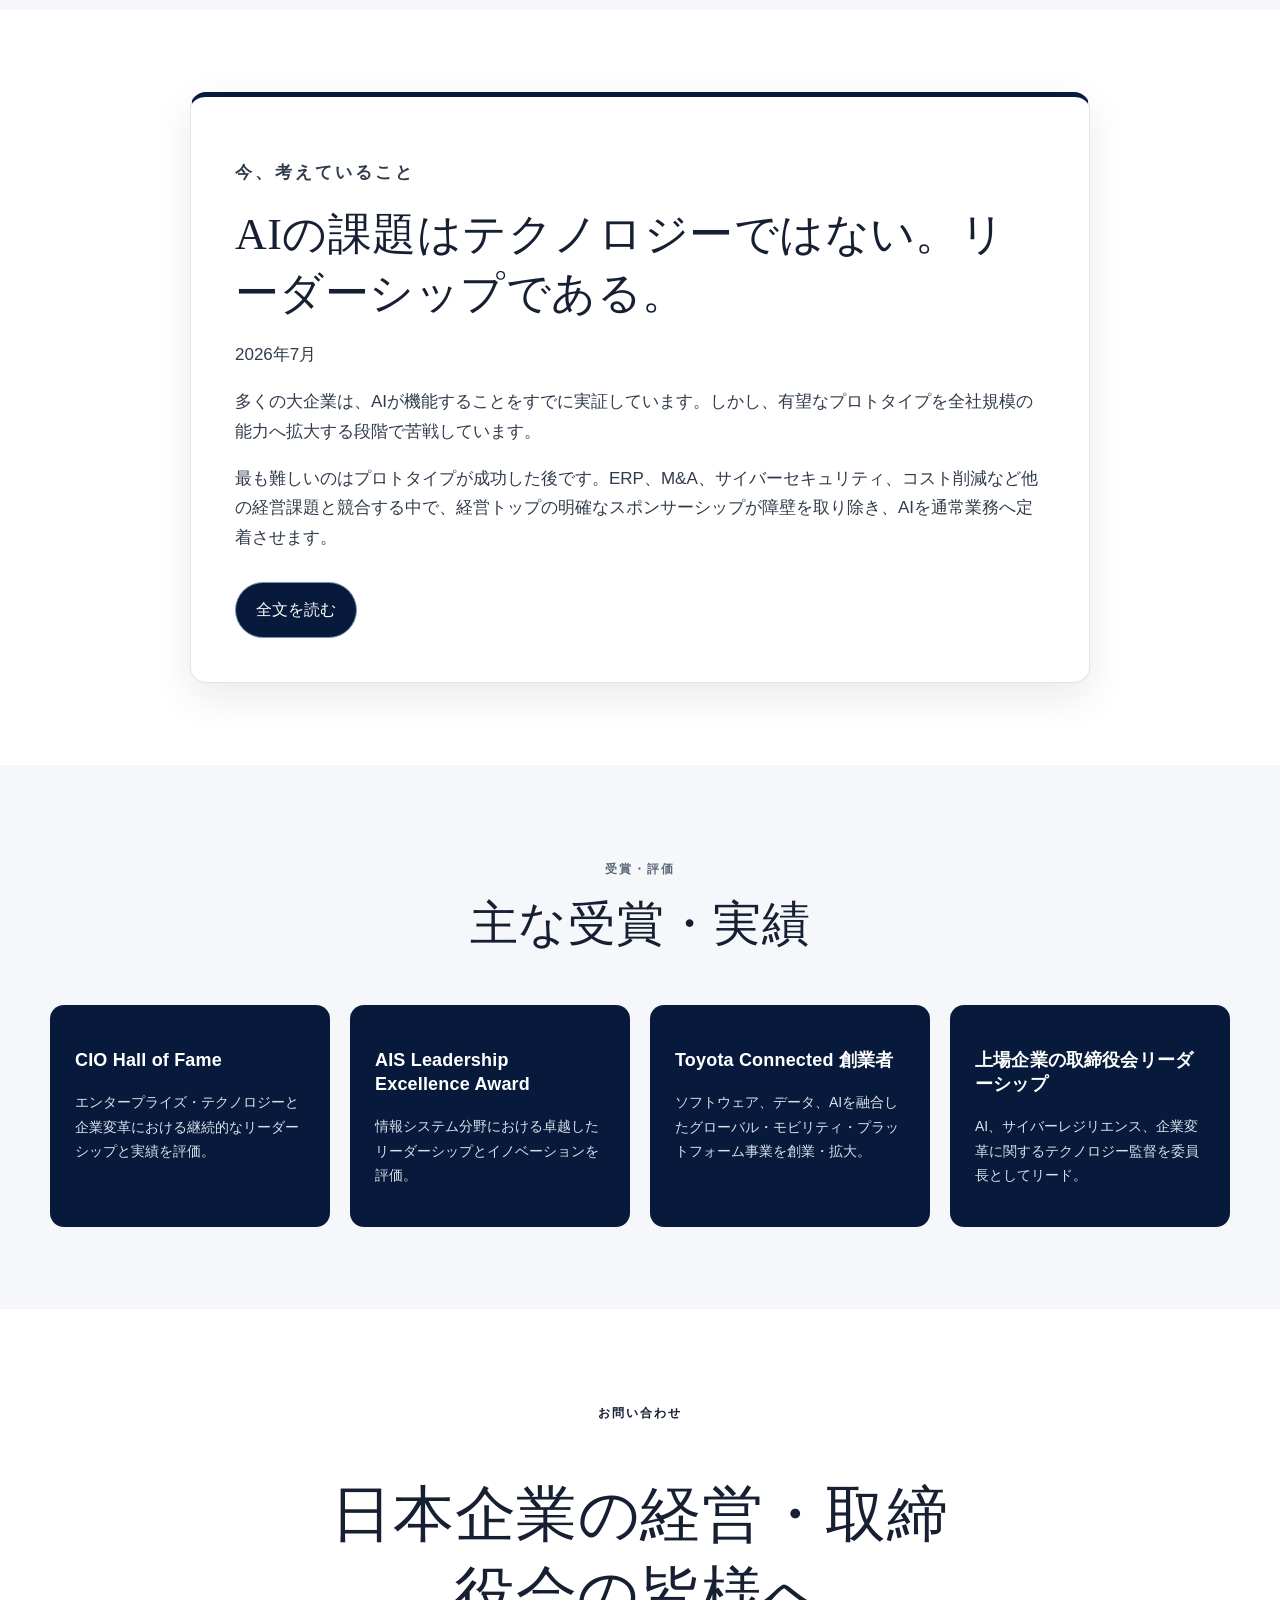
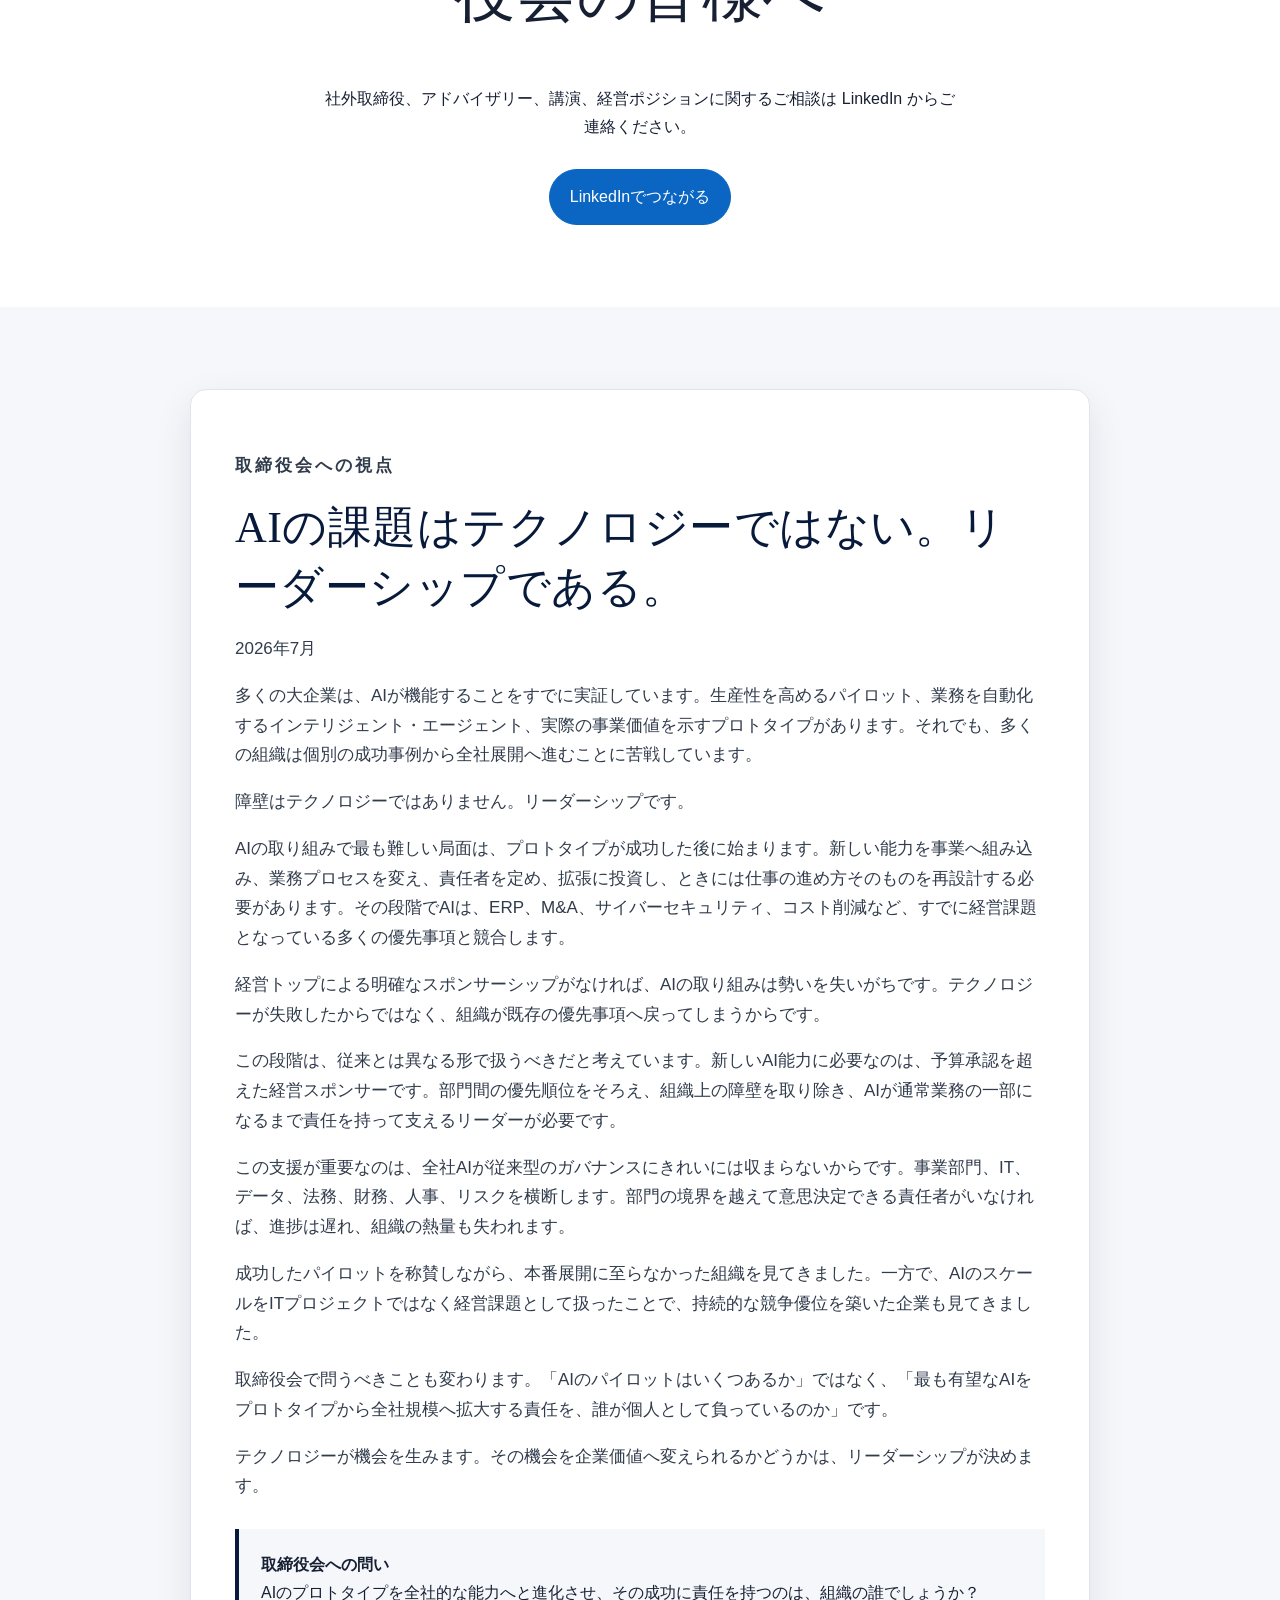
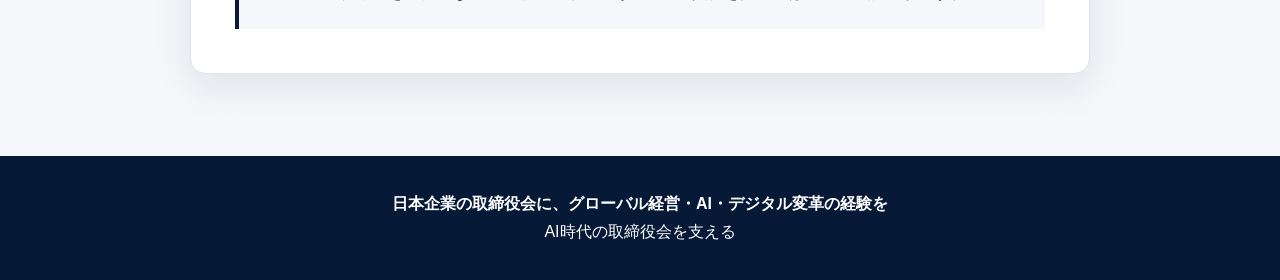
==== commit dd8762f1: "refine Japanese translation and font" ====
--- a/ja/index.html
+++ b/ja/index.html
@@ -5,7 +5,7 @@
 <meta content="#071a3b" name="theme-color"/>
 <meta charset="utf-8"/>
 <meta content="width=device-width,initial-scale=1" name="viewport"/>
-<meta content="Enterprise AI leadership, board governance, technology transformation and cybersecurity oversight" name="subject"/>
+<meta content="エンタープライズAI leadership, board governance, technology transformation and cybersecurity oversight" name="subject"/>
 <link href="[data-uri]" rel="icon" type="image/svg+xml"/>
 <style>
 :root{
@@ -183,22 +183,55 @@
 <!-- ZH-AI-SEO-END -->
 <!-- ZH-STRUCTURED-DATA-START -->
 <!-- ZH-STRUCTURED-DATA-END -->
-<meta content="https://zackhicks.com/images/zack-hicks-board-director.jpg" property="og:image"/><meta content="https://zackhicks.com/images/zack-hicks-board-director.jpg" property="og:image:secure_url"/><meta content="image/jpeg" property="og:image:type"/><meta content="1200" property="og:image:width"/><meta content="630" property="og:image:height"/><meta content="Zack Hicks, public company director and enterprise AI leader" property="og:image:alt"/><meta content="https://zackhicks.com/images/zack-hicks-board-director.jpg" name="twitter:image"/><meta content="Zack Hicks, public company director and enterprise AI leader" name="twitter:image:alt"/><link href="https://zackhicks.com/" hreflang="en" rel="alternate"/><link href="https://zackhicks.com/ja/" hreflang="ja" rel="alternate"/><link href="https://zackhicks.com/" hreflang="x-default" rel="alternate"/><script type="application/ld+json">{"@context": "https://schema.org", "@graph": [{"@type": "WebSite", "@id": "https://zackhicks.com/ja/#website", "url": "https://zackhicks.com/ja/", "name": "ザック・ヒックス | Zack Hicks", "inLanguage": "ja-JP", "publisher": {"@id": "https://zackhicks.com/ja/#person"}}, {"@type": "ProfilePage", "@id": "https://zackhicks.com/ja/#profile", "url": "https://zackhicks.com/ja/", "name": "ザック・ヒックス | 社外取締役・グローバル経営・AIガバナンス", "inLanguage": "ja-JP", "mainEntity": {"@id": "https://zackhicks.com/ja/#person"}, "isPartOf": {"@id": "https://zackhicks.com/ja/#website"}}, {"@type": "Person", "@id": "https://zackhicks.com/ja/#person", "name": "Zack Hicks", "alternateName": "ザック・ヒックス", "url": "https://zackhicks.com/ja/", "sameAs": ["https://www.linkedin.com/in/zack-hicks-65abaa20"], "jobTitle": "社外取締役・グローバルテクノロジー経営者", "description": "ザック・ヒックス（Zack Hicks）は、米国上場企業の社外取締役、元Fortune 250 CDTO、Toyota Connected創業者。日本企業の取締役会に、グローバル経営、AIガバナンス、サイバーセキュリティ、DXの経験を提供します。", "knowsAbout": ["社外取締役", "グローバル経営", "AIガバナンス", "企業AI", "デジタルトランスフォーメーション", "DX", "サイバーセキュリティ", "テクノロジー戦略", "取締役会によるテクノロジー監督", "データ・アナリティクス"], "award": ["CIO Hall of Fame", "AIS Leadership Excellence Award"], "affiliation": [{"@type": "Organization", "name": "Signet Jewelers"}, {"@type": "Organization", "name": "Toyota Connected"}, {"@type": "Organization", "name": "Toyota Motor North America"}, {"@type": "Organization", "name": "Kimberly-Clark"}], "founder": {"@type": "Organization", "name": "Toyota Connected"}}]}</script></head><body>
+<meta content="https://zackhicks.com/images/zack-hicks-board-director.jpg" property="og:image"/><meta content="https://zackhicks.com/images/zack-hicks-board-director.jpg" property="og:image:secure_url"/><meta content="image/jpeg" property="og:image:type"/><meta content="1200" property="og:image:width"/><meta content="630" property="og:image:height"/><meta content="Zack Hicks, public company director and enterprise AI leader" property="og:image:alt"/><meta content="https://zackhicks.com/images/zack-hicks-board-director.jpg" name="twitter:image"/><meta content="Zack Hicks, public company director and enterprise AI leader" name="twitter:image:alt"/><link href="https://zackhicks.com/" hreflang="en" rel="alternate"/><link href="https://zackhicks.com/ja/" hreflang="ja" rel="alternate"/><link href="https://zackhicks.com/" hreflang="x-default" rel="alternate"/><script type="application/ld+json">{"@context": "https://schema.org", "@graph": [{"@type": "WebSite", "@id": "https://zackhicks.com/ja/#website", "url": "https://zackhicks.com/ja/", "name": "ザック・ヒックス | Zack Hicks", "inLanguage": "ja-JP", "publisher": {"@id": "https://zackhicks.com/ja/#person"}}, {"@type": "ProfilePage", "@id": "https://zackhicks.com/ja/#profile", "url": "https://zackhicks.com/ja/", "name": "ザック・ヒックス | 社外取締役・グローバル経営・AIガバナンス", "inLanguage": "ja-JP", "mainEntity": {"@id": "https://zackhicks.com/ja/#person"}, "isPartOf": {"@id": "https://zackhicks.com/ja/#website"}}, {"@type": "Person", "@id": "https://zackhicks.com/ja/#person", "name": "Zack Hicks", "alternateName": "ザック・ヒックス", "url": "https://zackhicks.com/ja/", "sameAs": ["https://www.linkedin.com/in/zack-hicks-65abaa20"], "jobTitle": "社外取締役・グローバルテクノロジー経営者", "description": "ザック・ヒックス（Zack Hicks）は、米国上場企業の社外取締役、元Fortune 250 CDTO、Toyota Connected創業者。日本企業の取締役会に、グローバル経営、AIガバナンス、サイバーセキュリティ、DXの経験を提供します。", "knowsAbout": ["社外取締役", "グローバル経営", "AIガバナンス", "企業AI", "デジタルトランスフォーメーション", "DX", "サイバーセキュリティ", "テクノロジー戦略", "取締役会によるテクノロジー監督", "データ・アナリティクス"], "award": ["CIO Hall of Fame", "AIS Leadership Excellence Award"], "affiliation": [{"@type": "Organization", "name": "Signet Jewelers"}, {"@type": "Organization", "name": "Toyota Connected"}, {"@type": "Organization", "name": "Toyota Motor North America"}, {"@type": "Organization", "name": "Kimberly-Clark"}], "founder": {"@type": "Organization", "name": "Toyota Connected"}}]}</script>
+<style id="language-switch-mobile-fix">
+@media(max-width:900px){
+  .site-header .nav-links{
+    display:flex !important;
+    margin-left:auto;
+    gap:0;
+  }
+  .site-header .nav-links > a:not(.lang-switch){
+    display:none !important;
+  }
+  .site-header .lang-switch{
+    display:inline-block !important;
+    font-size:14px;
+    letter-spacing:.06em;
+    white-space:nowrap;
+    text-decoration:none;
+  }
+}
+</style>
+
+<style id="ja-typography-refinement">
+html[lang="ja"] body{font-family:"Noto Sans JP","Yu Gothic","YuGothic","Hiragino Kaku Gothic ProN","Meiryo",Arial,sans-serif;line-height:1.75}
+html[lang="ja"] h1,html[lang="ja"] h2,html[lang="ja"] h3{line-height:1.35;letter-spacing:.01em;overflow-wrap:anywhere}
+html[lang="ja"] .hero h1{font-size:clamp(46px,6.2vw,82px)!important;line-height:1.22!important;letter-spacing:-.015em!important;max-width:1050px}
+html[lang="ja"] .hero .subhead,html[lang="ja"] .hero h2{font-size:clamp(25px,3vw,40px)!important;line-height:1.4!important}
+html[lang="ja"] .section-title,html[lang="ja"] section>.wrap>h2,html[lang="ja"] .wrap>h2{font-size:clamp(36px,4.8vw,64px)!important;line-height:1.3!important}
+@media(max-width:900px){
+html[lang="ja"] .hero h1{font-size:clamp(38px,10vw,58px)!important;line-height:1.25!important}
+html[lang="ja"] .hero .subhead,html[lang="ja"] .hero h2{font-size:clamp(22px,6vw,32px)!important}
+html[lang="ja"] .section-title,html[lang="ja"] section>.wrap>h2,html[lang="ja"] .wrap>h2{font-size:clamp(30px,8vw,46px)!important}
+}
+</style>
+</head><body>
 <header class="site-header"><div class="wrap nav"><a class="brand" href="#top">ZACK HICKS</a><nav class="nav-links"><a href="#leadership">リーダーシップ</a><a href="#biography">経歴</a><a href="#perspectives">メディア</a><a href="#perspective-archive">インサイト</a><a href="#thinking">最新の視点</a><a href="#connect">お問い合わせ</a><a class="lang-switch" href="https://zackhicks.com/">English</a></nav></div></header>
 <main>
 <section class="hero" id="top"><div class="wrap hero-grid"><div class="hero-copy">
 <p class="kicker">AI・テクノロジー・ガバナンス・変革</p>
 <h1>日本企業の取締役会に、グローバル経営・AI・デジタル変革の経験を</h1>
-<div class="subhead">Helping Boards Navigate the AI Era</div>
+<div class="subhead">AI時代の取締役会を支える</div>
 <p>取締役会と経営陣が、AI・テクノロジー・デジタルイノベーションを持続的な企業価値へとつなげるための経営視点を提供します。</p>
 <p class="credentials">米国上場企業 社外取締役 ｜ 元 Fortune 250 CDTO ｜ Toyota Connected 創業者</p>
 <a class="btn" href="#biography">経歴を見る</a>
 </div><img alt="Zack Hicks, public company director and enterprise AI leader" class="hero-photo" src="[data-uri]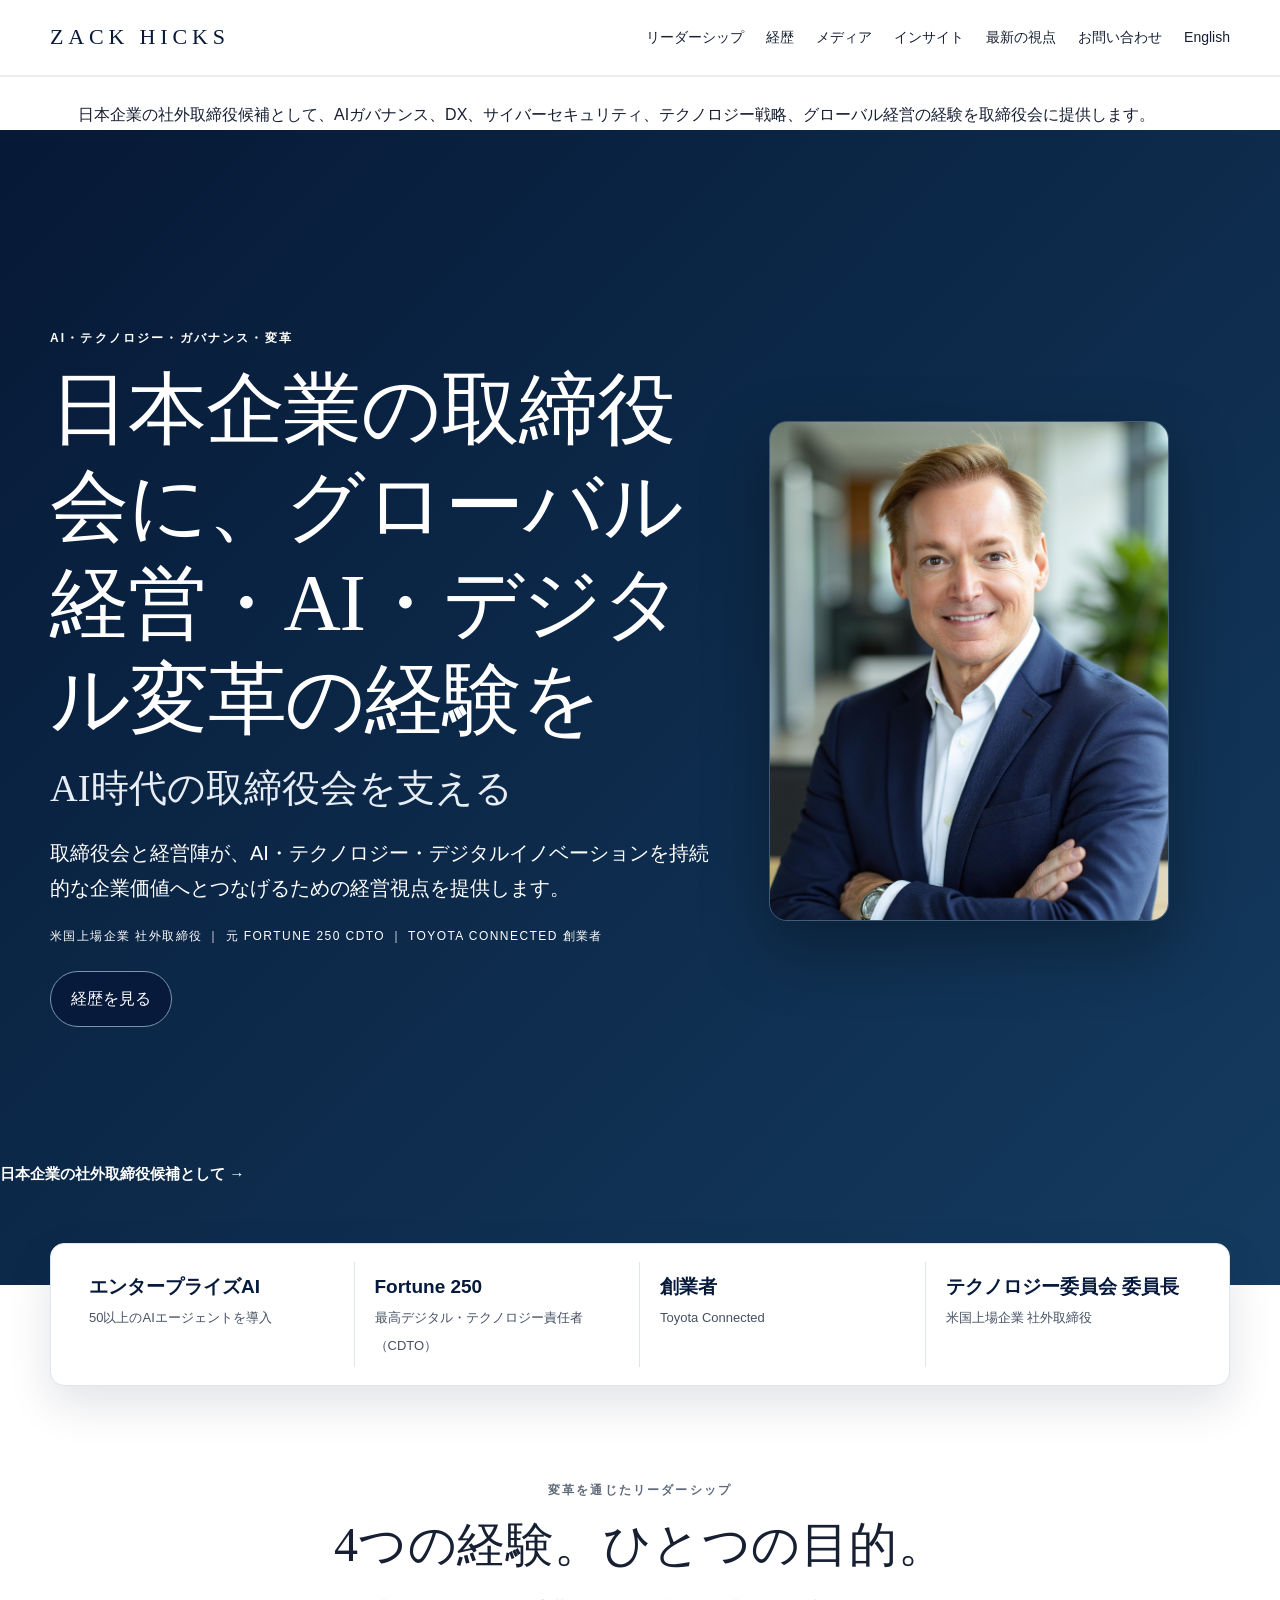
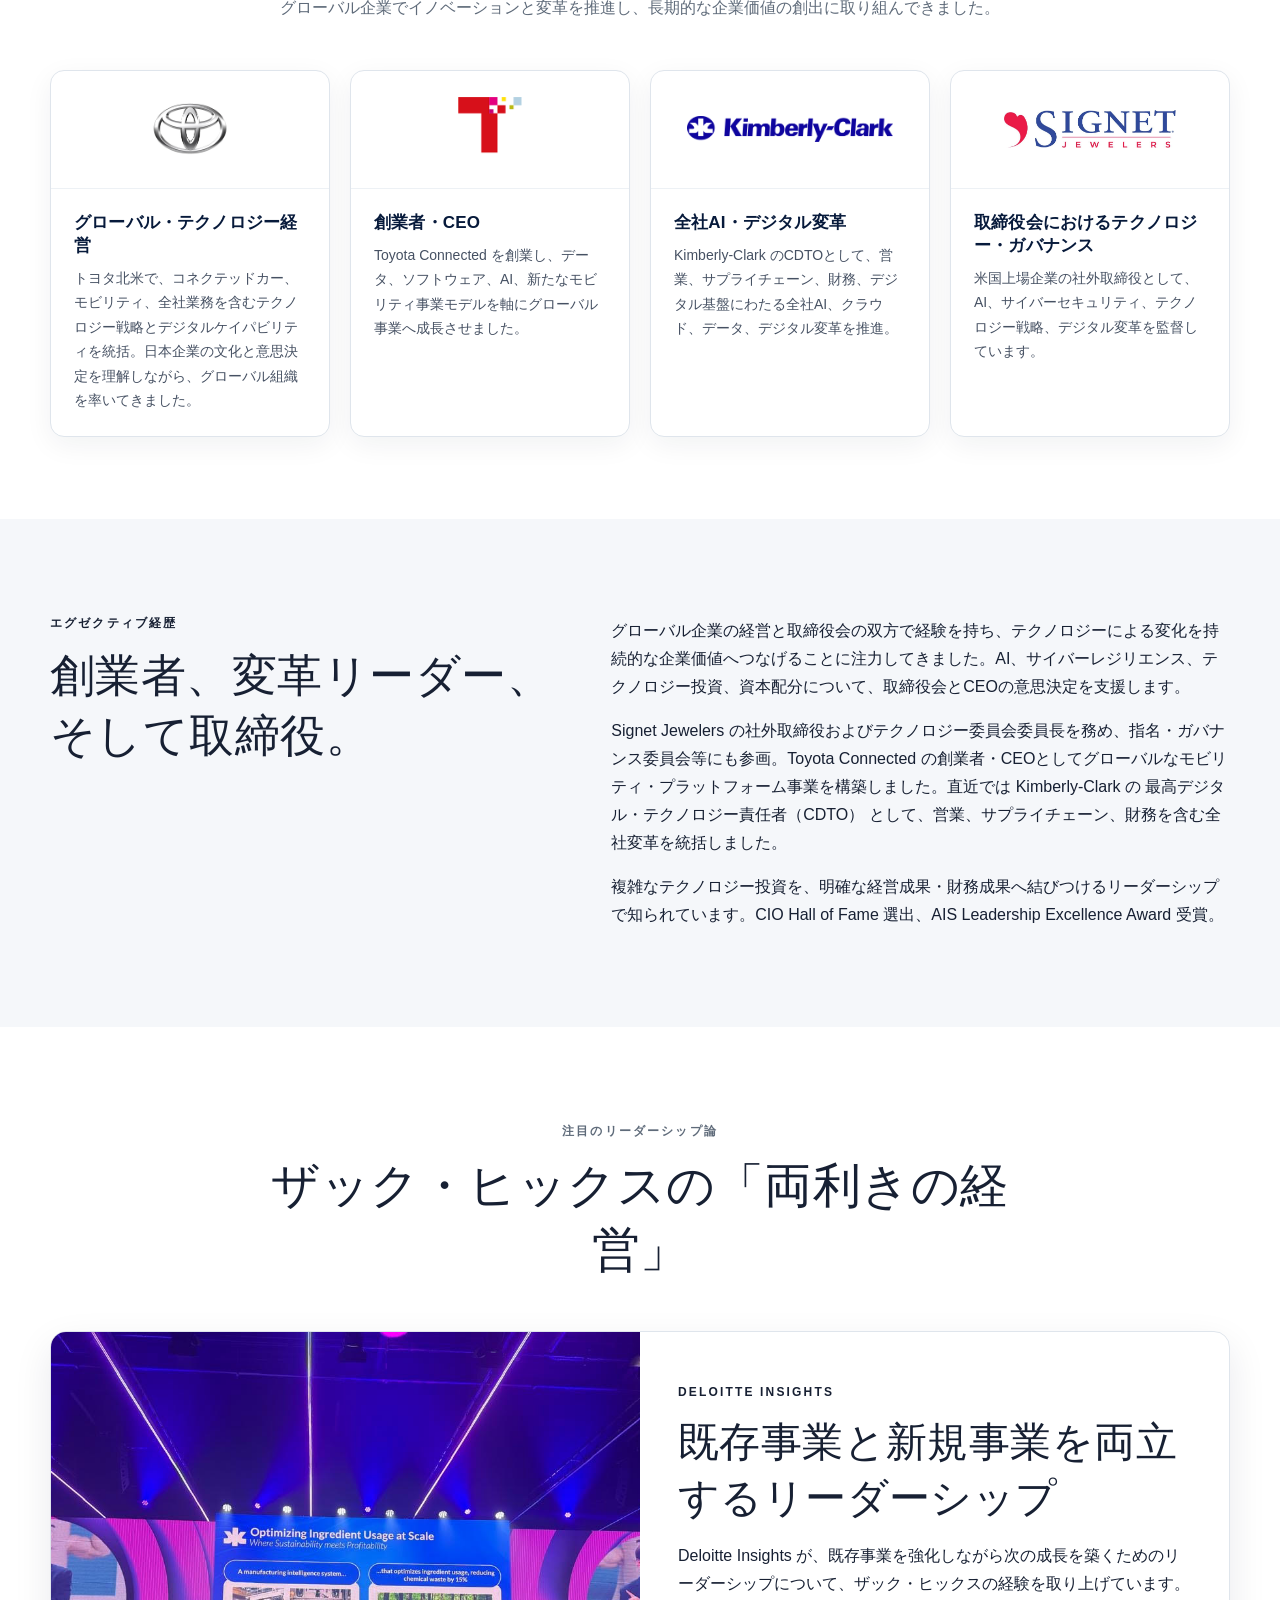
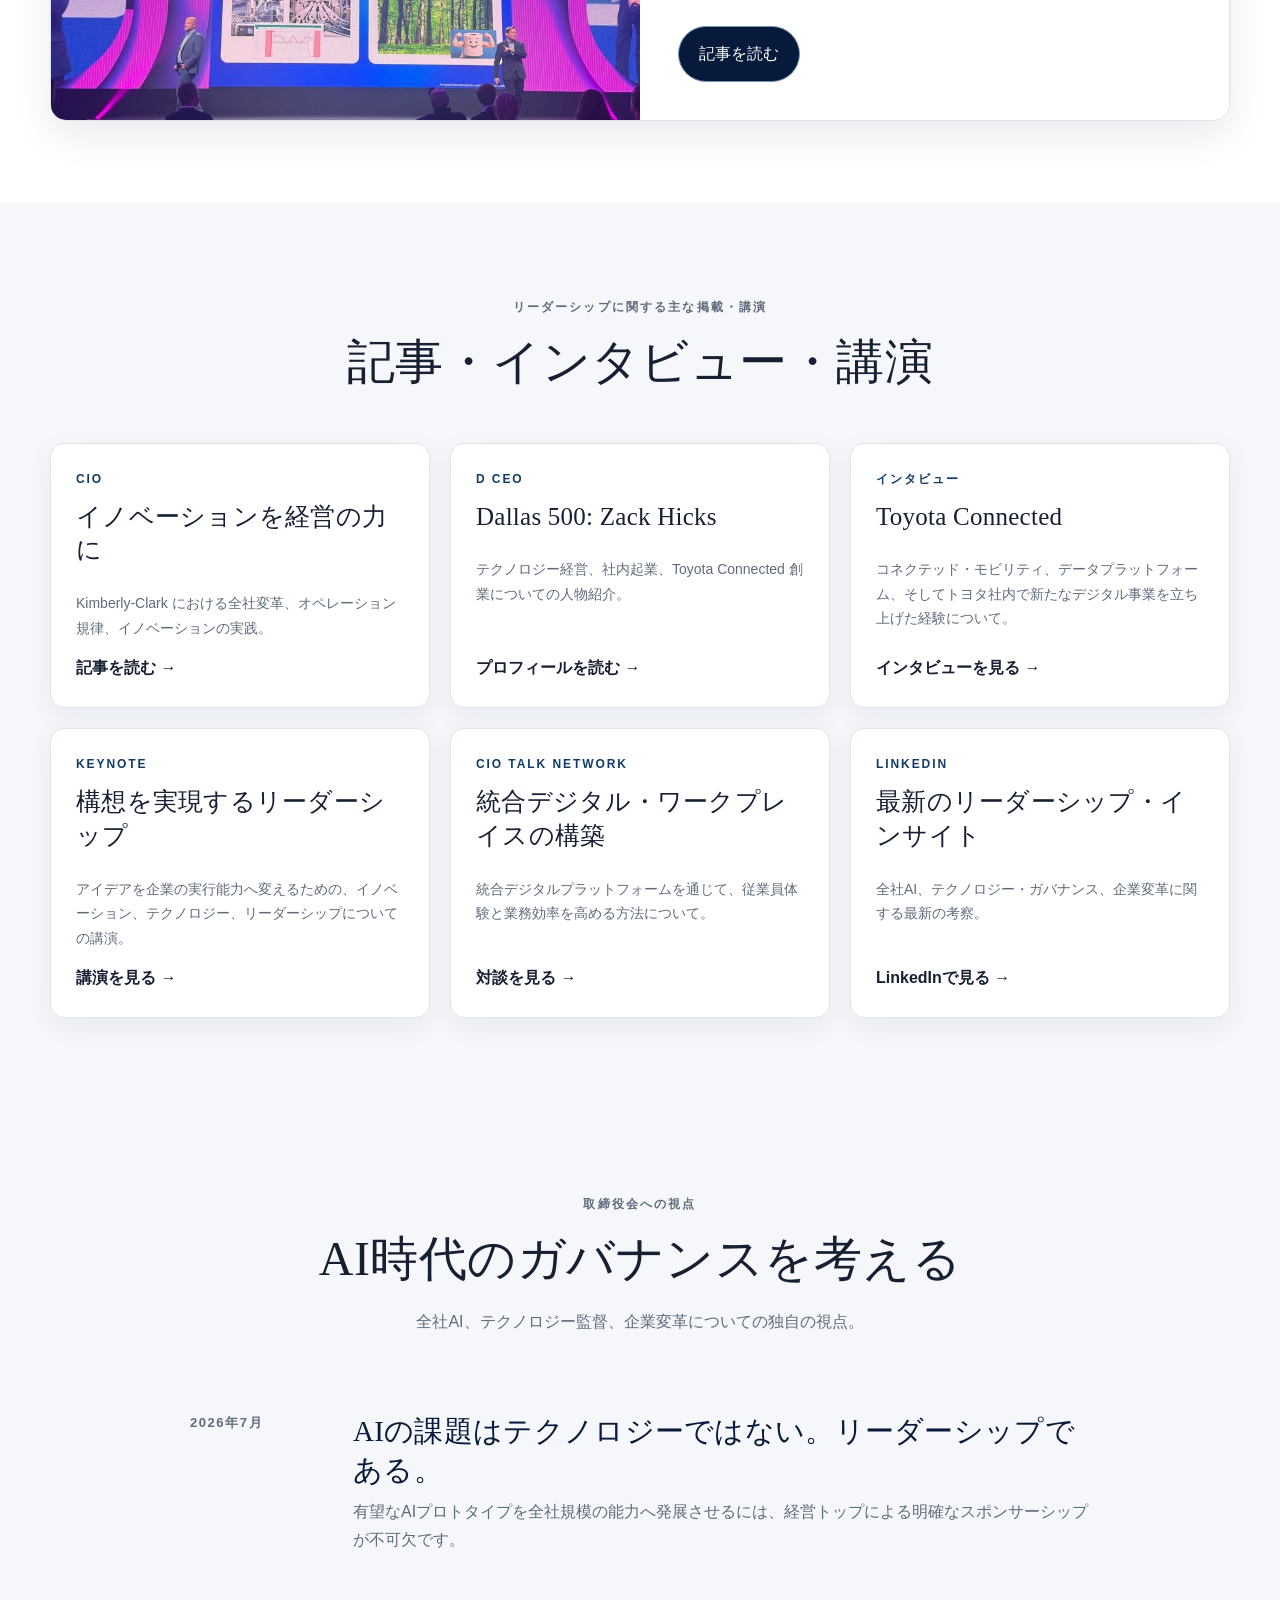
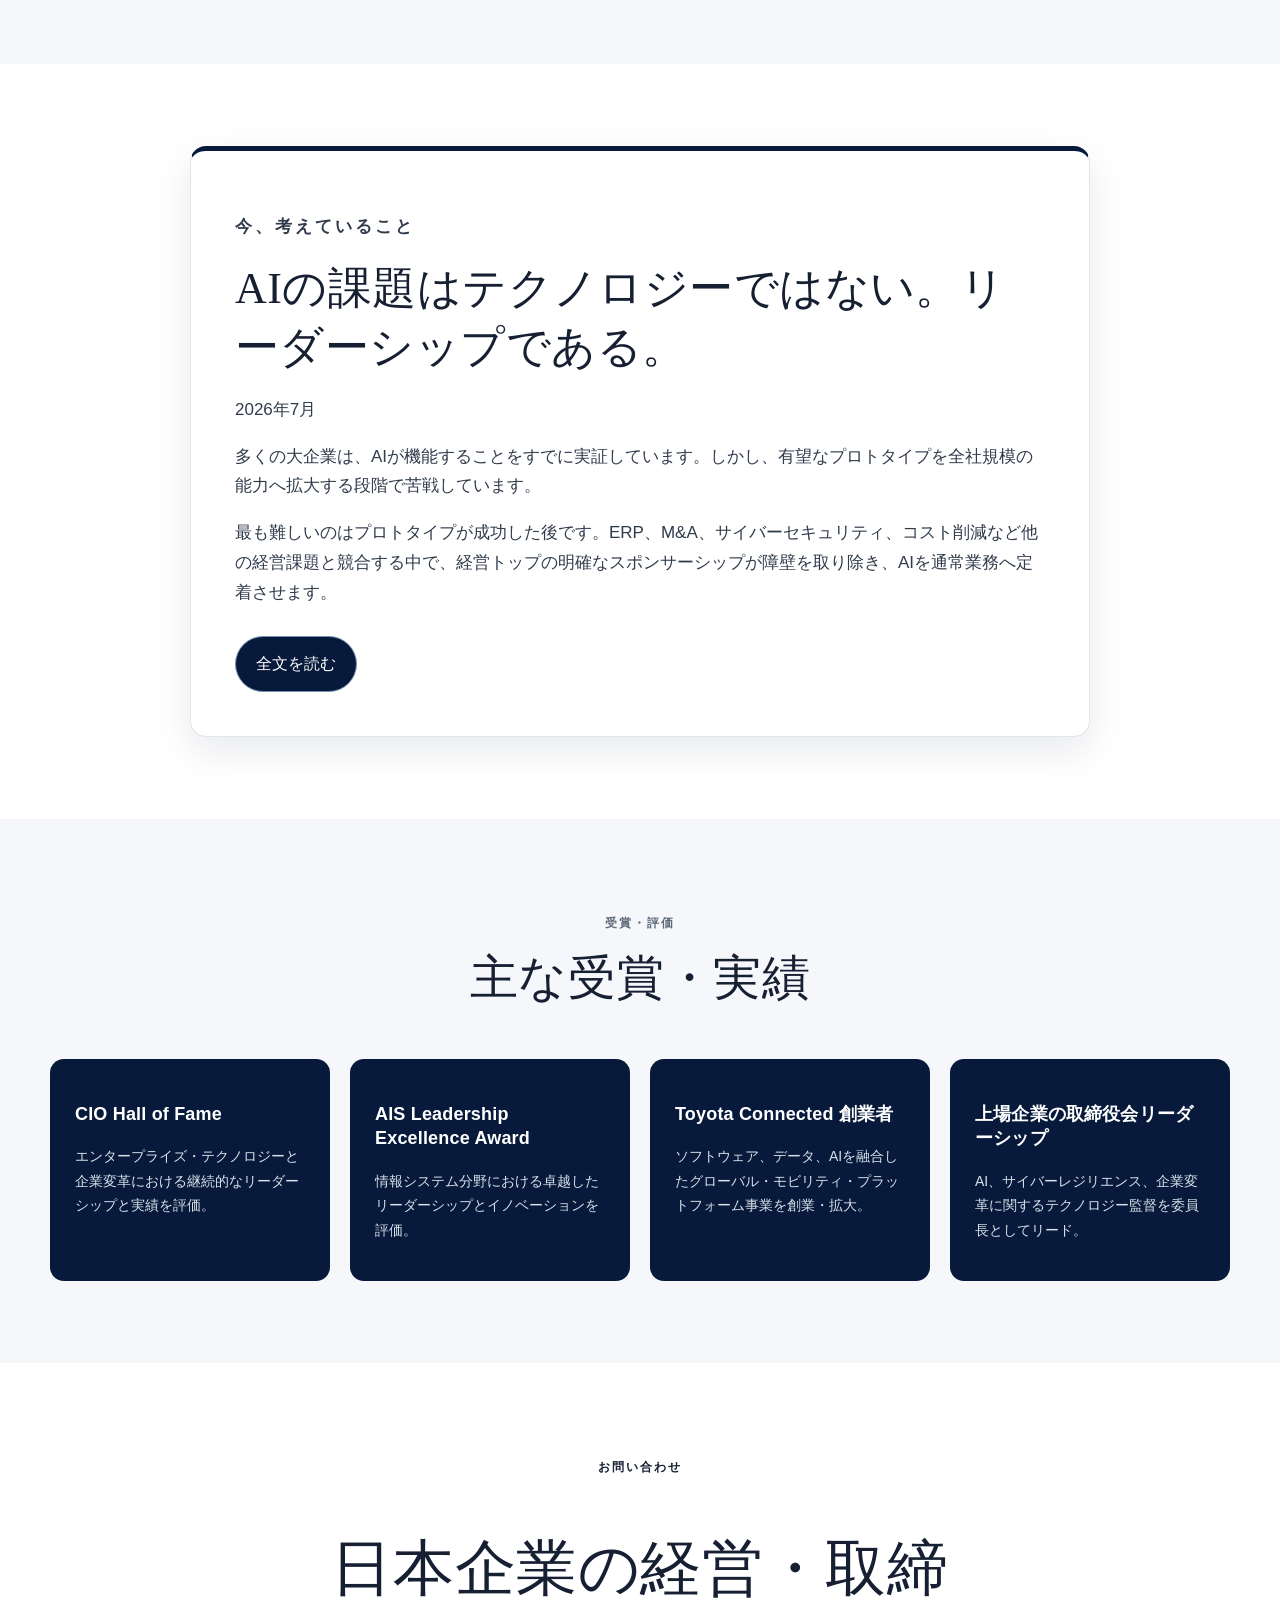
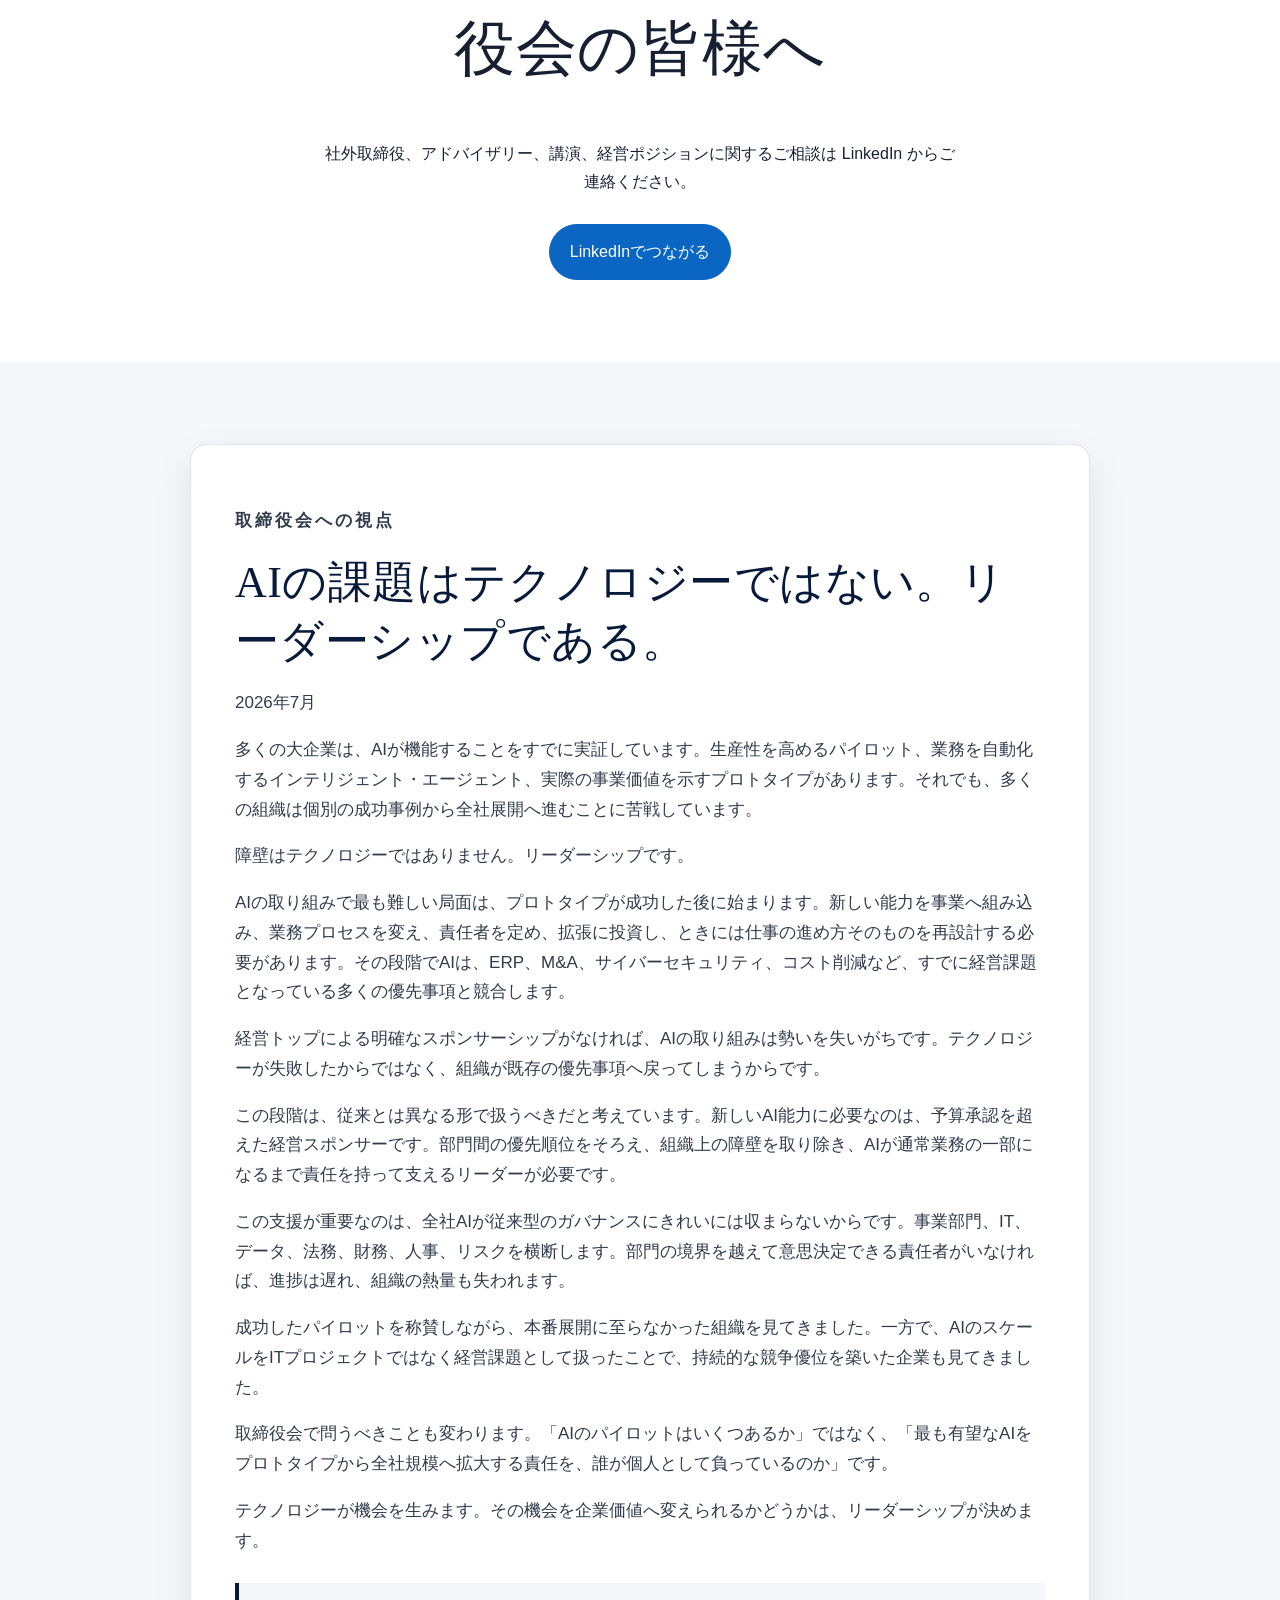
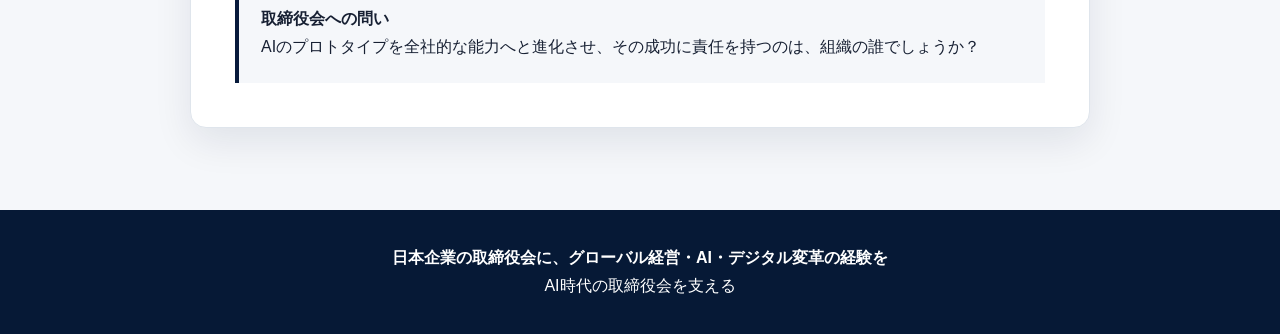
==== commit a4183691: "Optimize Japanese site for SEO" ====
--- a/ja/index.html
+++ b/ja/index.html
@@ -1,7 +1,7 @@
 <!DOCTYPE html>
 
 <html lang="ja"><head>
-<title>ザック・ヒックス | 社外取締役・グローバル経営・AIガバナンス</title>
+<title>日本企業の社外取締役候補 | AI・DX・グローバル経営 | Zack Hicks</title>
 <meta content="#071a3b" name="theme-color"/>
 <meta charset="utf-8"/>
 <meta content="width=device-width,initial-scale=1" name="viewport"/>
@@ -170,7 +170,6 @@
 <meta content="ザック・ヒックス（Zack Hicks）は、米国上場企業の社外取締役、元Fortune 250 CDTO、Toyota Connected創業者。日本企業の取締役会に、グローバル経営、AIガバナンス、サイバーセキュリティ、DXの経験を提供します。" name="description"/>
 <meta content="index,follow,max-image-preview:large,max-snippet:-1,max-video-preview:-1" name="robots"/>
 <meta content="Zack Hicks" name="author"/>
-<link href="https://zackhicks.com/ja/" rel="canonical"/>
 <meta content="profile" property="og:type"/>
 <meta content="Zack Hicks" property="og:site_name"/>
 <meta content="ザック・ヒックス | 社外取締役・グローバル経営・AIガバナンス" property="og:title"/>
@@ -216,9 +215,36 @@
 html[lang="ja"] .section-title,html[lang="ja"] section>.wrap>h2,html[lang="ja"] .wrap>h2{font-size:clamp(30px,8vw,46px)!important}
 }
 </style>
+<meta name="description" content="トヨタで26年の経営経験を持ち、Toyota Connectedを創業。米国上場企業の社外取締役・テクノロジー委員長として、AIガバナンス、DX、サイバーセキュリティ、グローバル経営を支援するZack Hicks（ザック・ヒックス）の公式サイト。">
+<meta property="og:title" content="日本企業の社外取締役候補 | AI・DX・グローバル経営 | Zack Hicks">
+<meta property="og:description" content="トヨタで26年の経営経験を持ち、Toyota Connectedを創業。米国上場企業の社外取締役・テクノロジー委員長として、AIガバナンス、DX、サイバーセキュリティ、グローバル経営を支援するZack Hicks（ザック・ヒックス）の公式サイト。">
+<meta property="og:url" content="https://zackhicks.com/ja/">
+<meta property="og:locale" content="ja_JP">
+<meta name="twitter:title" content="日本企業の社外取締役候補 | AI・DX・グローバル経営 | Zack Hicks">
+<meta name="twitter:description" content="トヨタで26年の経営経験を持ち、Toyota Connectedを創業。米国上場企業の社外取締役・テクノロジー委員長として、AIガバナンス、DX、サイバーセキュリティ、グローバル経営を支援するZack Hicks（ザック・ヒックス）の公式サイト。">
+<link rel="canonical" href="https://zackhicks.com/ja/">
+<link rel="alternate" hreflang="en" href="https://zackhicks.com/">
+<link rel="alternate" hreflang="ja" href="https://zackhicks.com/ja/">
+<link rel="alternate" hreflang="x-default" href="https://zackhicks.com/">
+
+<script type="application/ld+json">
+{
+  "@context": "https://schema.org",
+  "@type": "Person",
+  "@id": "https://zackhicks.com/#person",
+  "name": "Zack Hicks",
+  "alternateName": "ザック・ヒックス",
+  "url": "https://zackhicks.com/",
+  "sameAs": ["https://www.linkedin.com/in/zack-hicks-65abaa20"],
+  "jobTitle": ["社外取締役", "Technology Committee Chair", "Former Chief Digital & Technology Officer"],
+  "knowsAbout": ["AIガバナンス","DX","サイバーセキュリティ","テクノロジー戦略","グローバル経営","コーポレートガバナンス"]
+}
+</script>
+
 </head><body>
 <header class="site-header"><div class="wrap nav"><a class="brand" href="#top">ZACK HICKS</a><nav class="nav-links"><a href="#leadership">リーダーシップ</a><a href="#biography">経歴</a><a href="#perspectives">メディア</a><a href="#perspective-archive">インサイト</a><a href="#thinking">最新の視点</a><a href="#connect">お問い合わせ</a><a class="lang-switch" href="https://zackhicks.com/">English</a></nav></div></header>
 <main>
+<p class="seo-intro" style="max-width:1180px;margin:24px auto 0;padding:0 28px;font-size:16px;line-height:1.9;">日本企業の社外取締役候補として、AIガバナンス、DX、サイバーセキュリティ、テクノロジー戦略、グローバル経営の経験を取締役会に提供します。</p>
 <section class="hero" id="top"><div class="wrap hero-grid"><div class="hero-copy">
 <p class="kicker">AI・テクノロジー・ガバナンス・変革</p>
 <h1>日本企業の取締役会に、グローバル経営・AI・デジタル変革の経験を</h1>
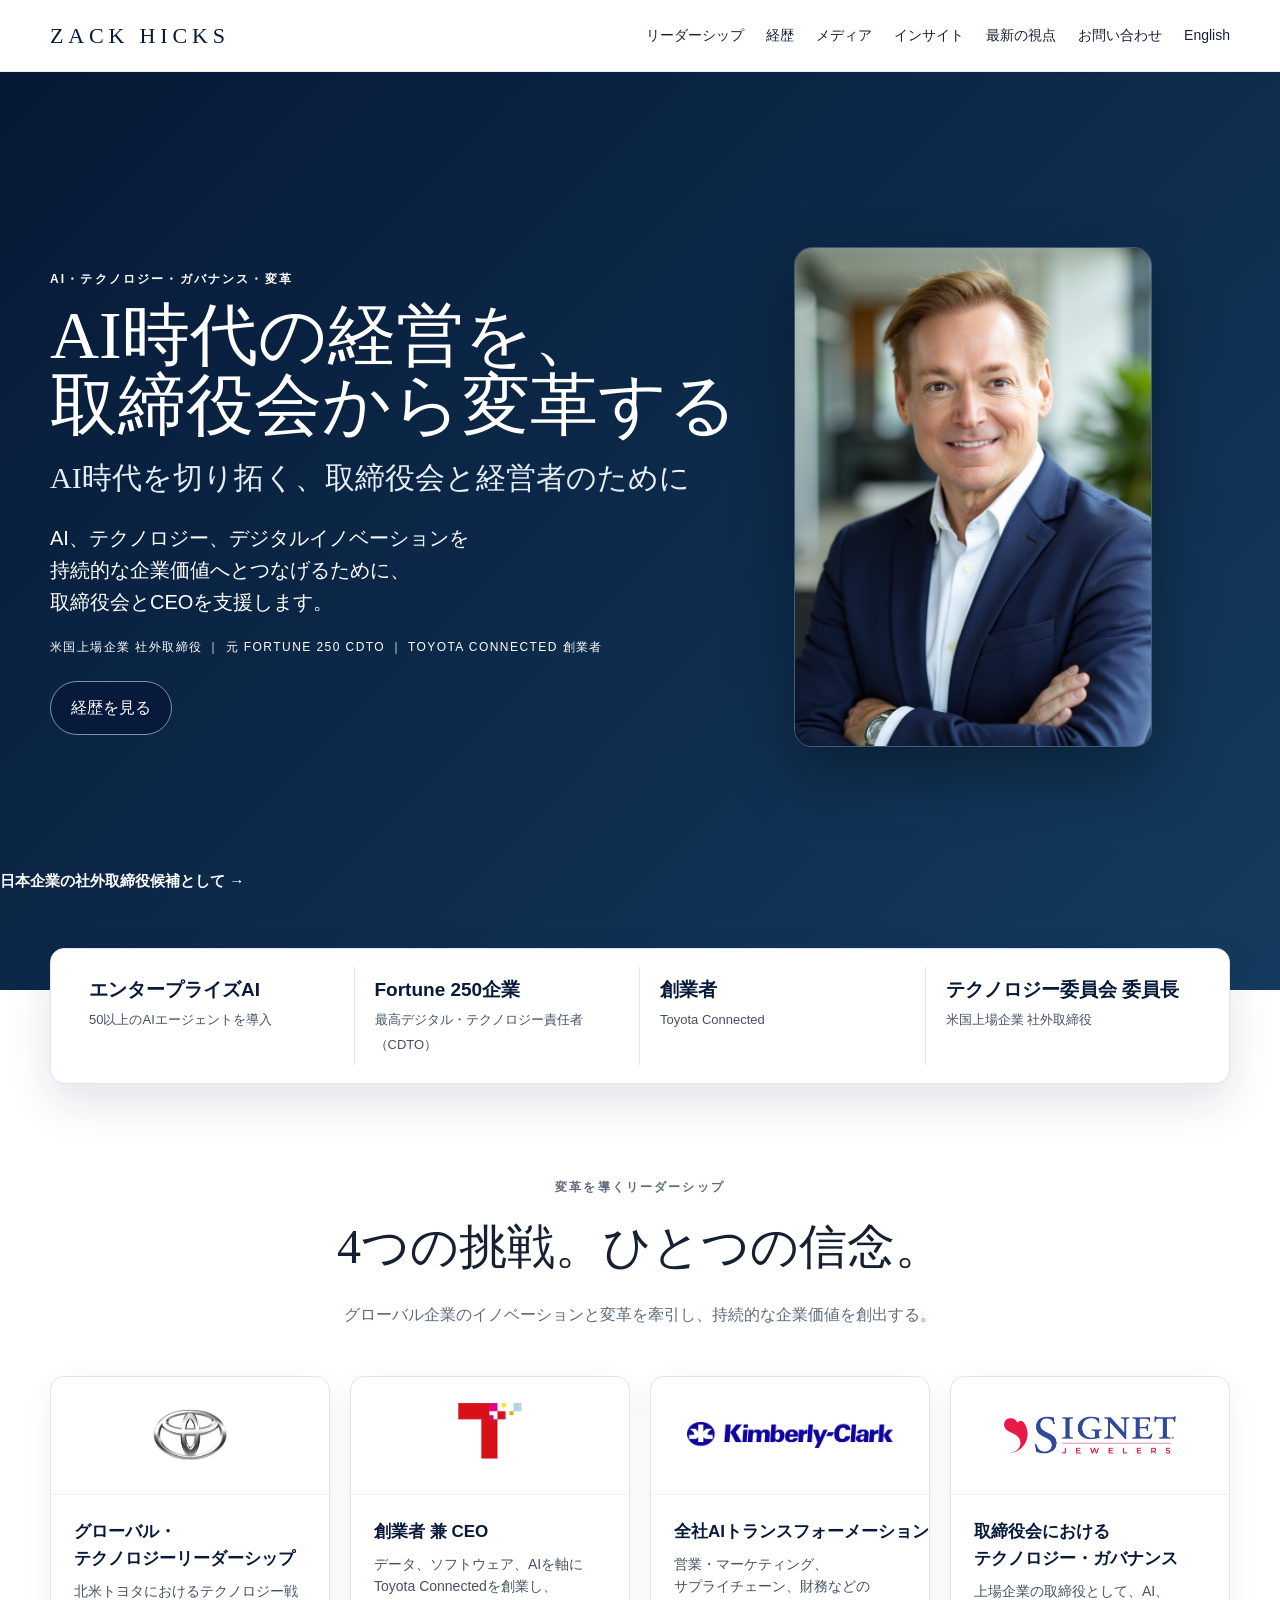
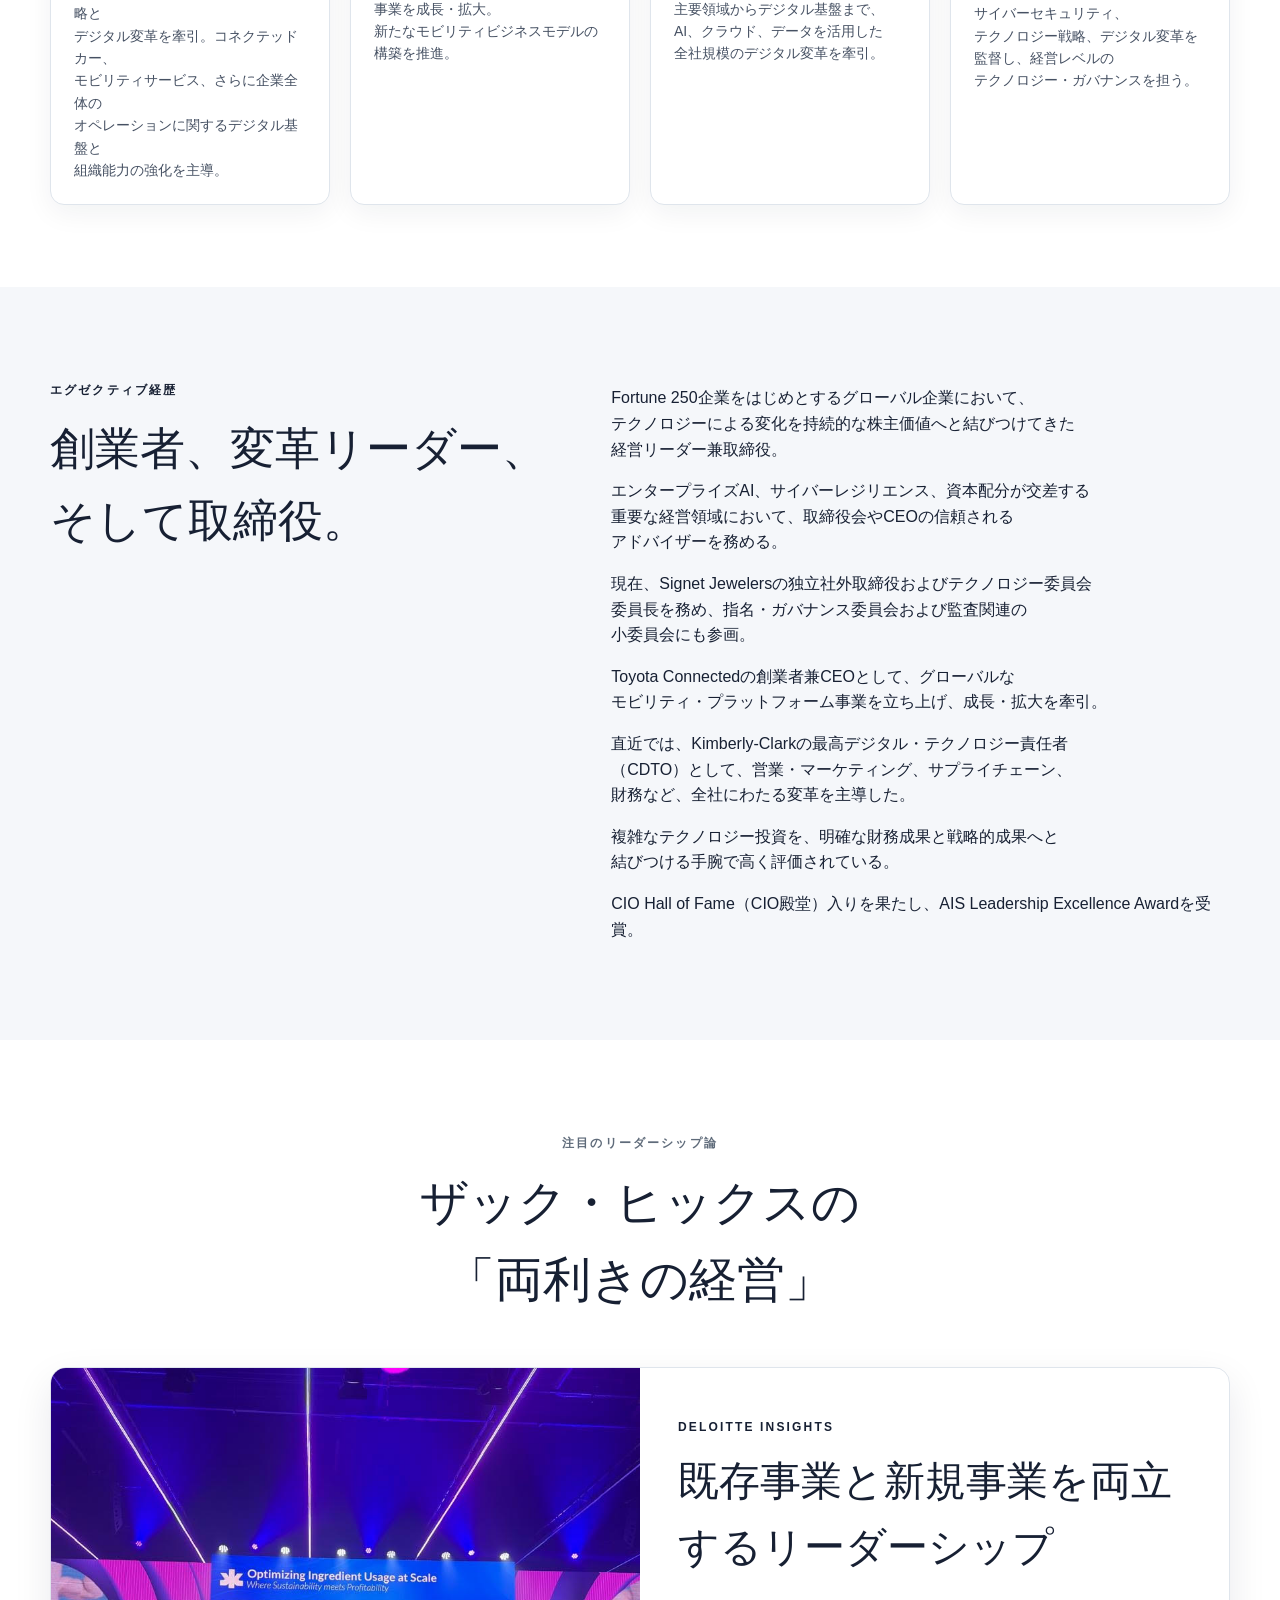
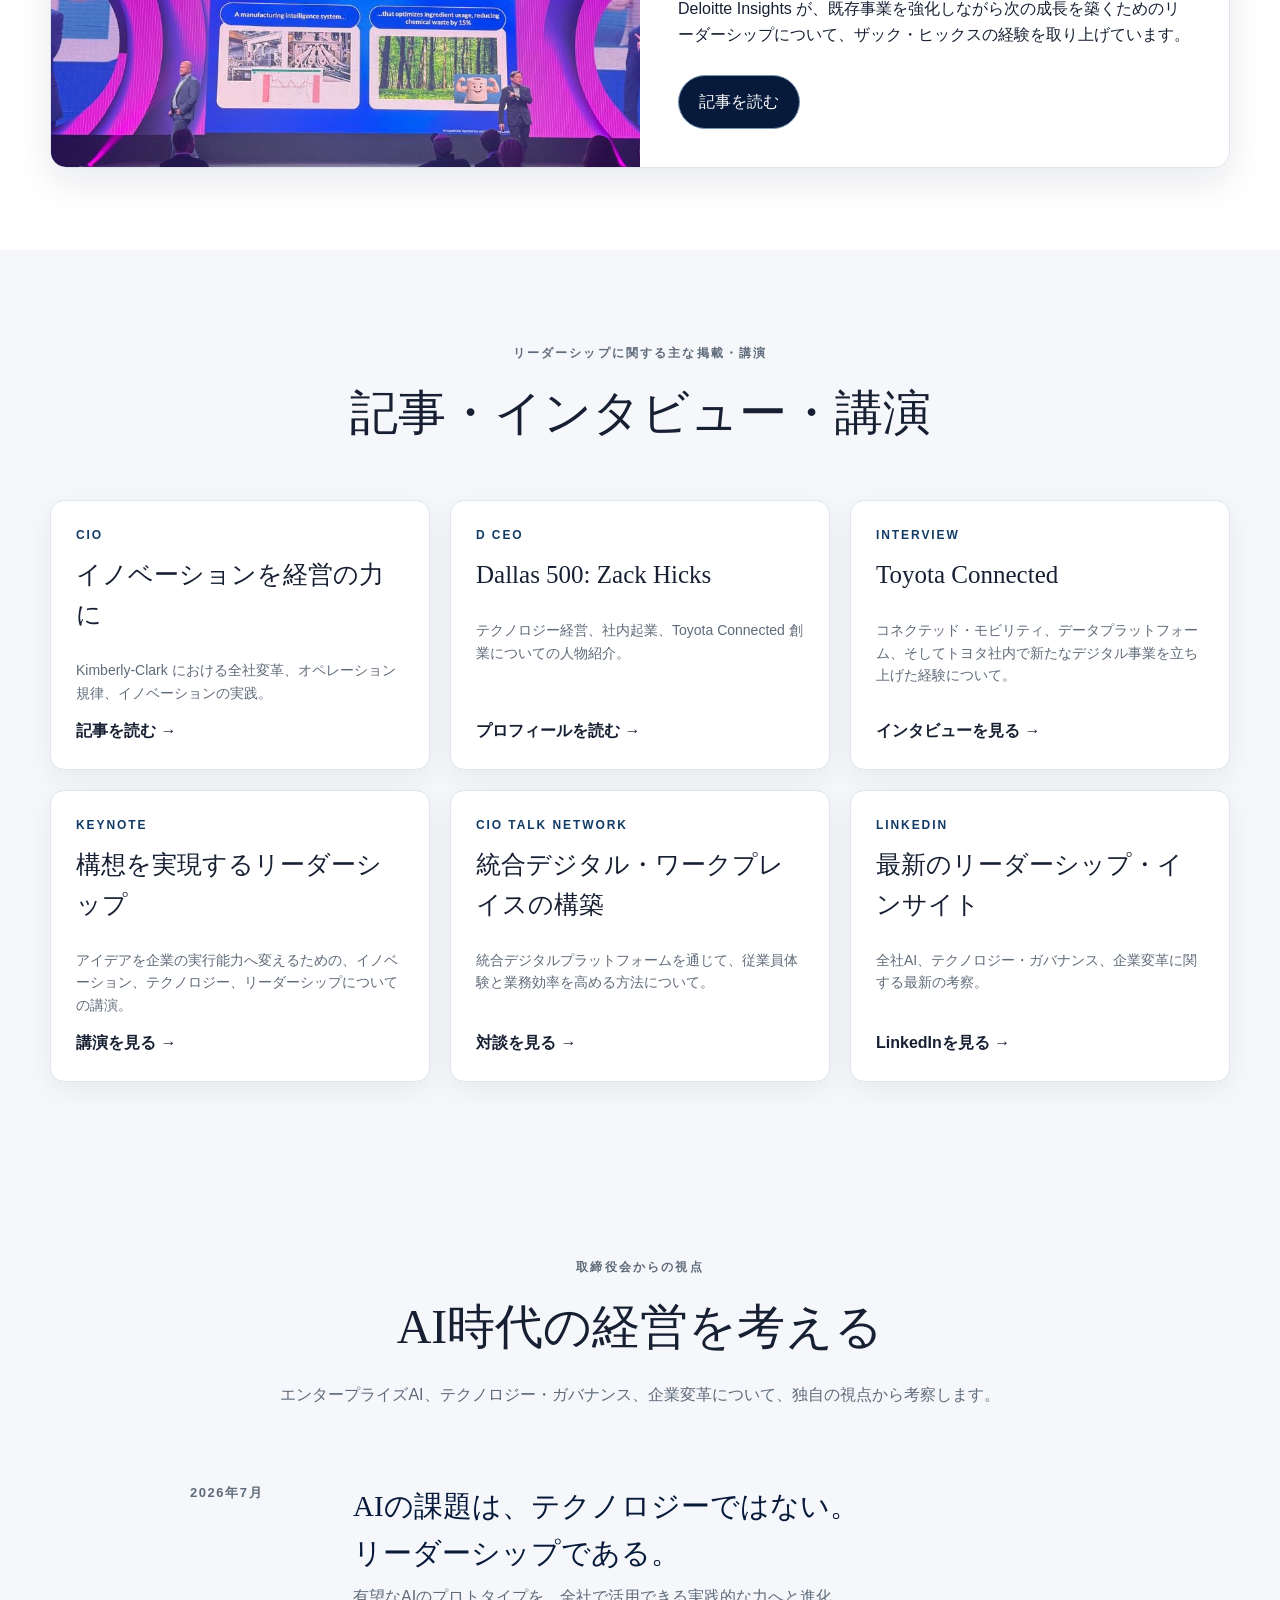
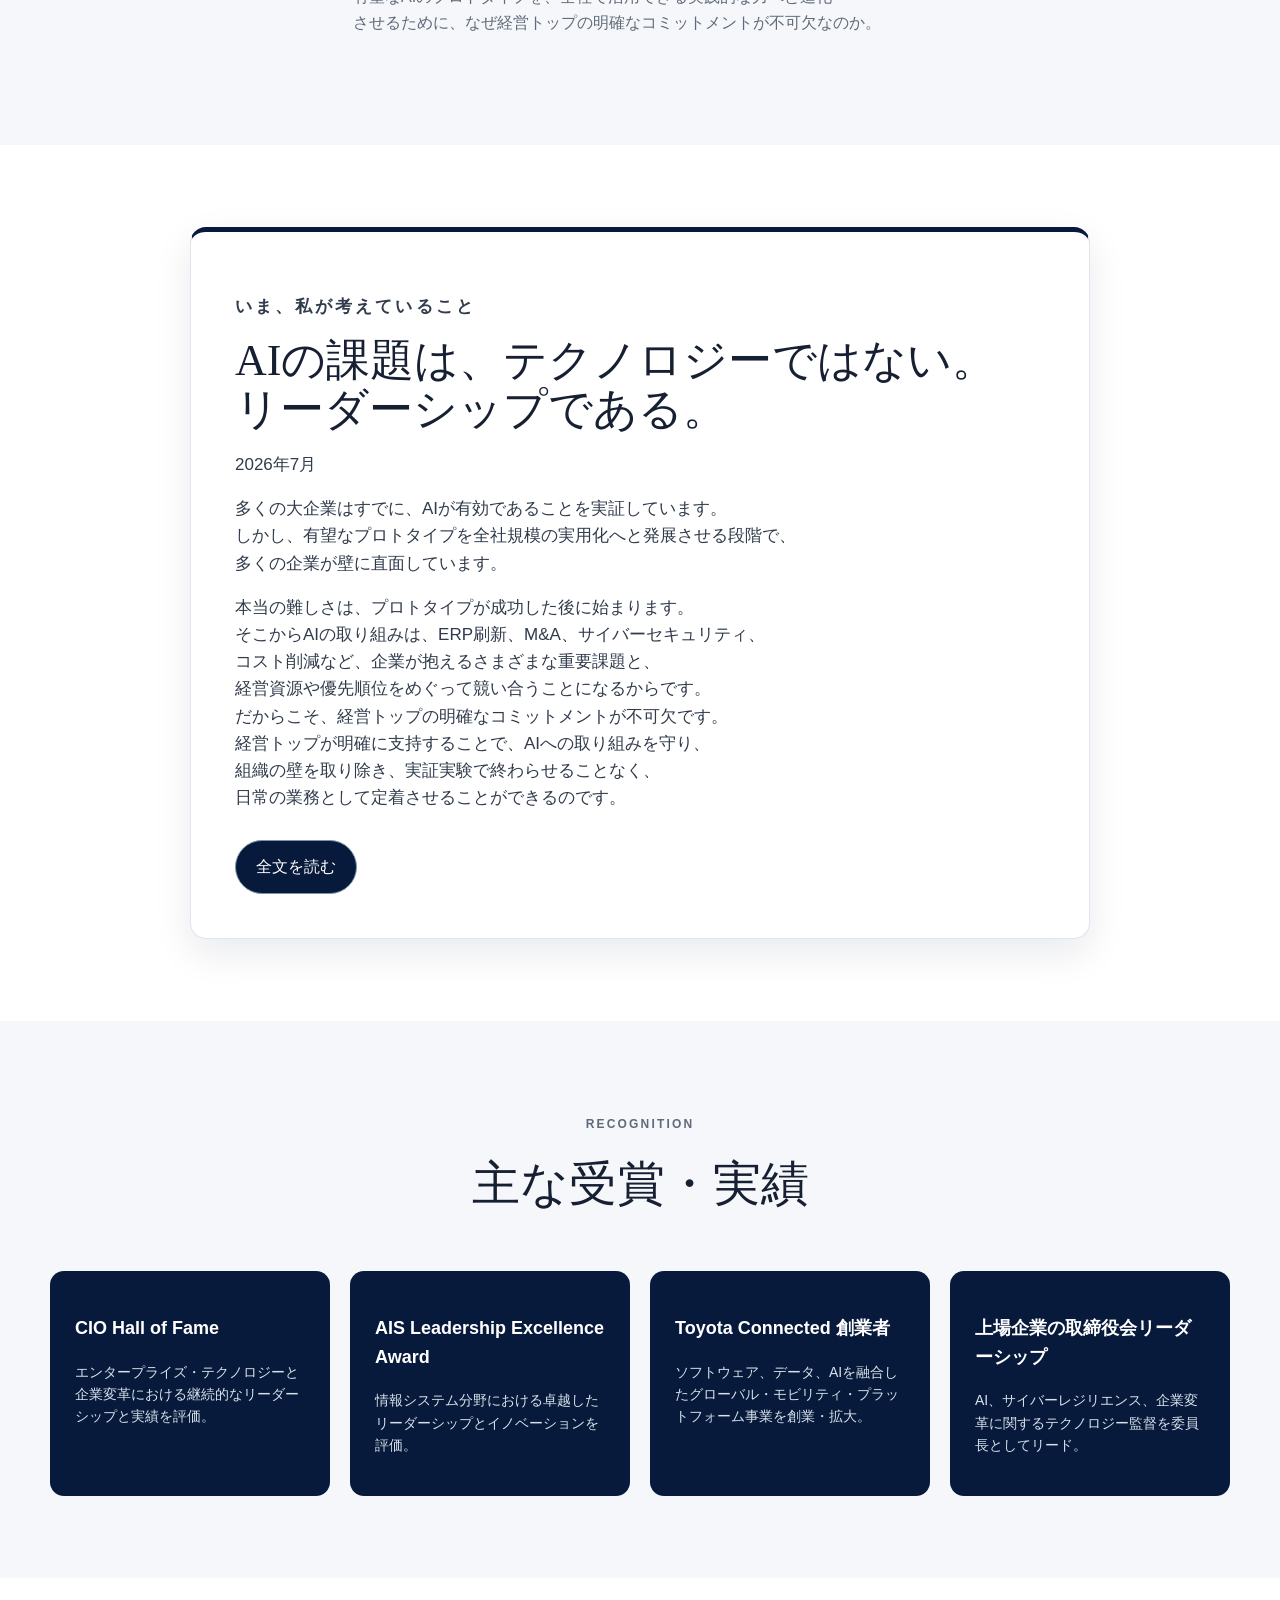
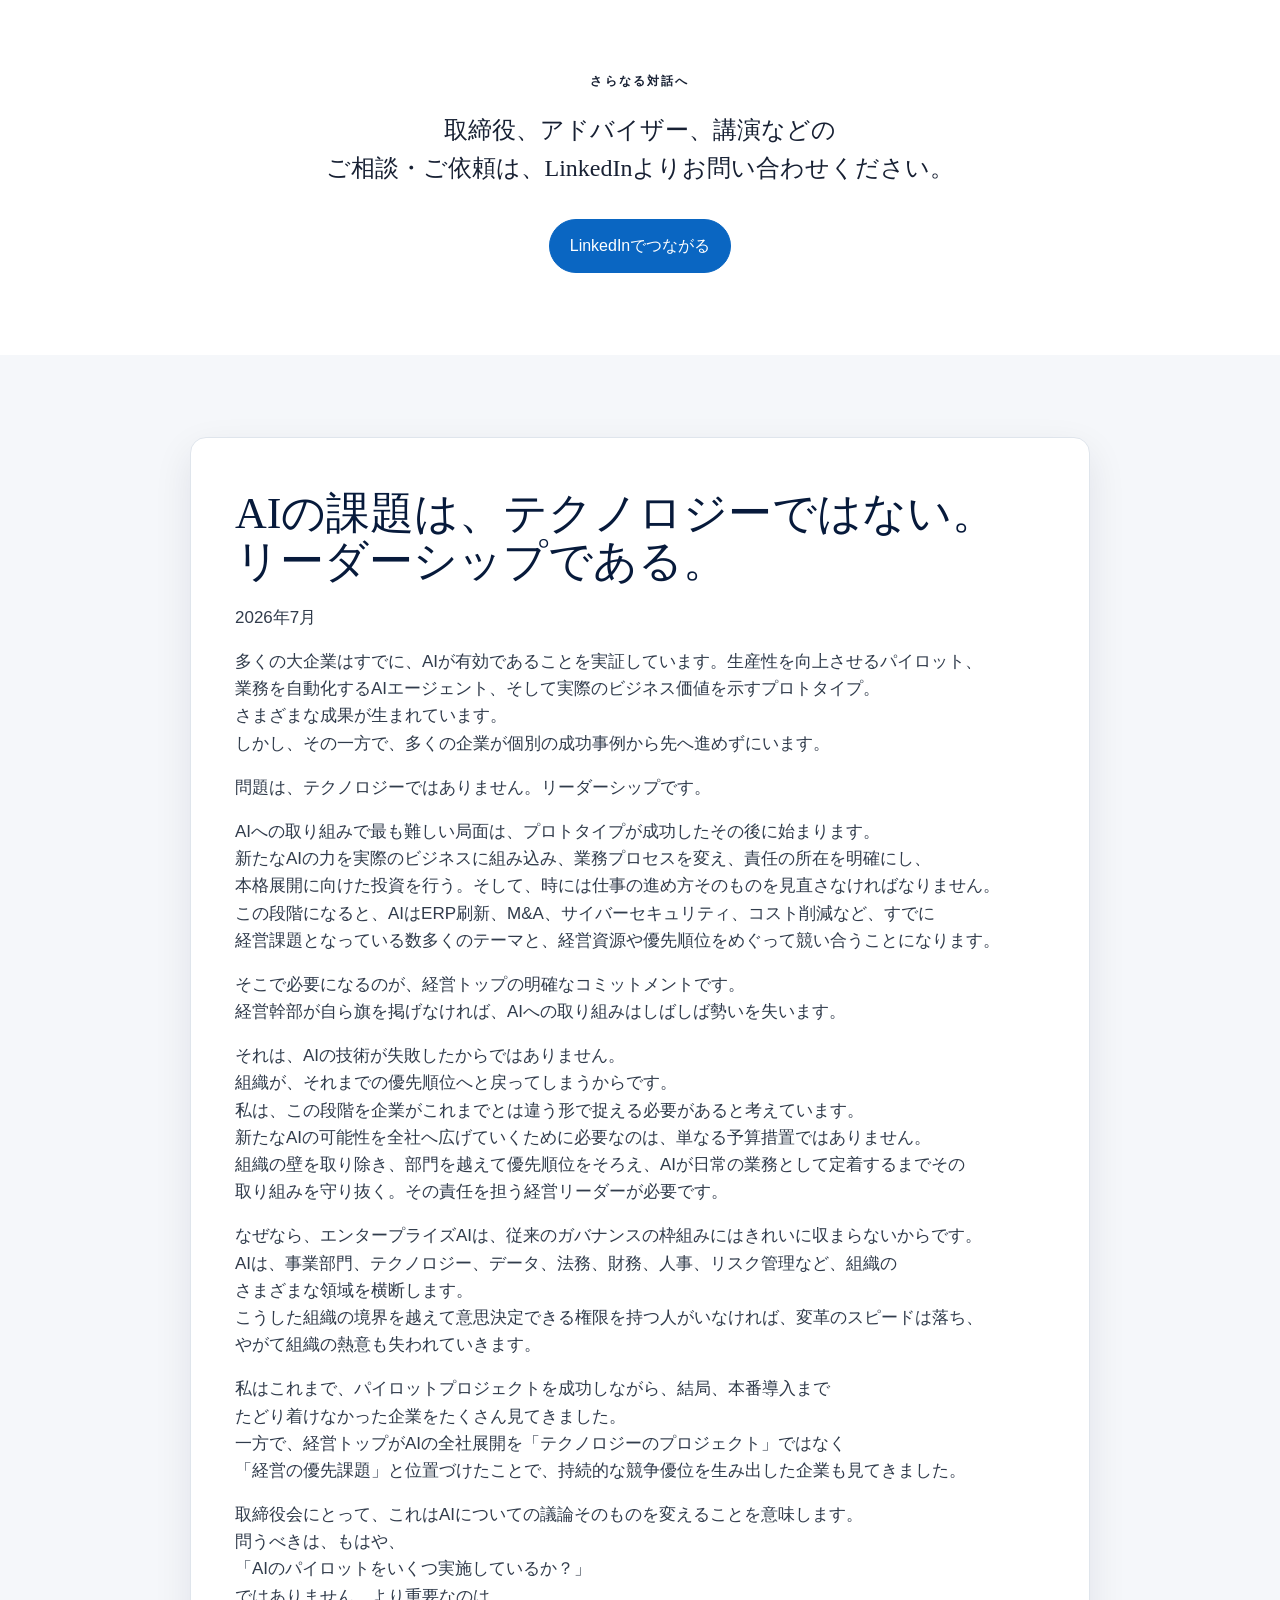
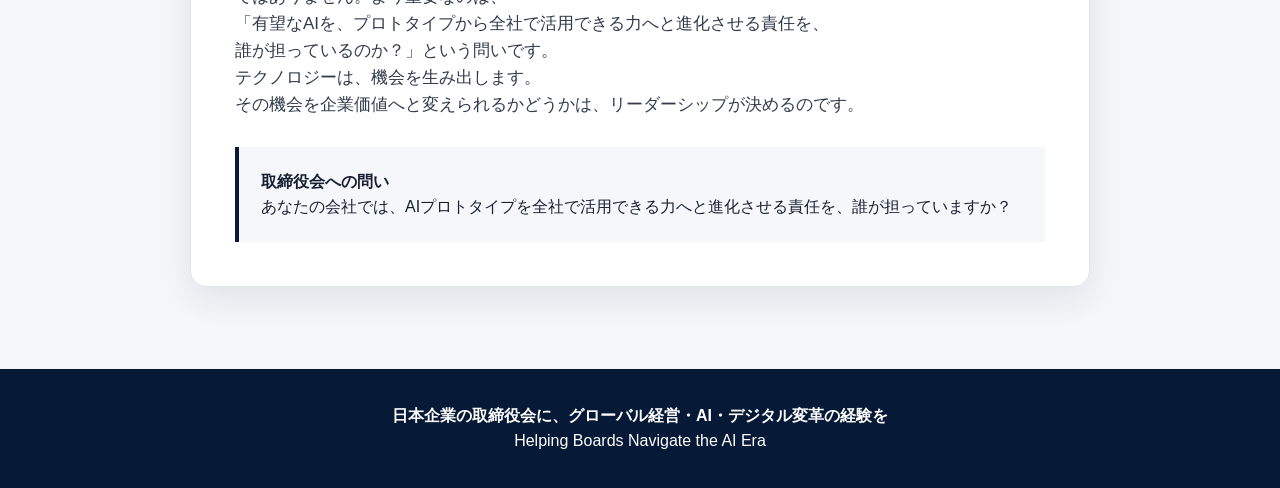
==== commit 2c49f832: "incorporate native Japanese language review" ====
--- a/ja/index.html
+++ b/ja/index.html
@@ -1,11 +1,11 @@
 <!DOCTYPE html>
 
 <html lang="ja"><head>
-<title>日本企業の社外取締役候補 | AI・DX・グローバル経営 | Zack Hicks</title>
+<title>ザック・ヒックス | 社外取締役・グローバル経営・AIガバナンス</title>
 <meta content="#071a3b" name="theme-color"/>
 <meta charset="utf-8"/>
 <meta content="width=device-width,initial-scale=1" name="viewport"/>
-<meta content="エンタープライズAI leadership, board governance, technology transformation and cybersecurity oversight" name="subject"/>
+<meta content="Enterprise AI leadership, board governance, technology transformation and cybersecurity oversight" name="subject"/>
 <link href="[data-uri]" rel="icon" type="image/svg+xml"/>
 <style>
 :root{
@@ -170,6 +170,7 @@
 <meta content="ザック・ヒックス（Zack Hicks）は、米国上場企業の社外取締役、元Fortune 250 CDTO、Toyota Connected創業者。日本企業の取締役会に、グローバル経営、AIガバナンス、サイバーセキュリティ、DXの経験を提供します。" name="description"/>
 <meta content="index,follow,max-image-preview:large,max-snippet:-1,max-video-preview:-1" name="robots"/>
 <meta content="Zack Hicks" name="author"/>
+<link href="https://zackhicks.com/ja/" rel="canonical"/>
 <meta content="profile" property="og:type"/>
 <meta content="Zack Hicks" property="og:site_name"/>
 <meta content="ザック・ヒックス | 社外取締役・グローバル経営・AIガバナンス" property="og:title"/>
@@ -182,158 +183,102 @@
 <!-- ZH-AI-SEO-END -->
 <!-- ZH-STRUCTURED-DATA-START -->
 <!-- ZH-STRUCTURED-DATA-END -->
-<meta content="https://zackhicks.com/images/zack-hicks-board-director.jpg" property="og:image"/><meta content="https://zackhicks.com/images/zack-hicks-board-director.jpg" property="og:image:secure_url"/><meta content="image/jpeg" property="og:image:type"/><meta content="1200" property="og:image:width"/><meta content="630" property="og:image:height"/><meta content="Zack Hicks, public company director and enterprise AI leader" property="og:image:alt"/><meta content="https://zackhicks.com/images/zack-hicks-board-director.jpg" name="twitter:image"/><meta content="Zack Hicks, public company director and enterprise AI leader" name="twitter:image:alt"/><link href="https://zackhicks.com/" hreflang="en" rel="alternate"/><link href="https://zackhicks.com/ja/" hreflang="ja" rel="alternate"/><link href="https://zackhicks.com/" hreflang="x-default" rel="alternate"/><script type="application/ld+json">{"@context": "https://schema.org", "@graph": [{"@type": "WebSite", "@id": "https://zackhicks.com/ja/#website", "url": "https://zackhicks.com/ja/", "name": "ザック・ヒックス | Zack Hicks", "inLanguage": "ja-JP", "publisher": {"@id": "https://zackhicks.com/ja/#person"}}, {"@type": "ProfilePage", "@id": "https://zackhicks.com/ja/#profile", "url": "https://zackhicks.com/ja/", "name": "ザック・ヒックス | 社外取締役・グローバル経営・AIガバナンス", "inLanguage": "ja-JP", "mainEntity": {"@id": "https://zackhicks.com/ja/#person"}, "isPartOf": {"@id": "https://zackhicks.com/ja/#website"}}, {"@type": "Person", "@id": "https://zackhicks.com/ja/#person", "name": "Zack Hicks", "alternateName": "ザック・ヒックス", "url": "https://zackhicks.com/ja/", "sameAs": ["https://www.linkedin.com/in/zack-hicks-65abaa20"], "jobTitle": "社外取締役・グローバルテクノロジー経営者", "description": "ザック・ヒックス（Zack Hicks）は、米国上場企業の社外取締役、元Fortune 250 CDTO、Toyota Connected創業者。日本企業の取締役会に、グローバル経営、AIガバナンス、サイバーセキュリティ、DXの経験を提供します。", "knowsAbout": ["社外取締役", "グローバル経営", "AIガバナンス", "企業AI", "デジタルトランスフォーメーション", "DX", "サイバーセキュリティ", "テクノロジー戦略", "取締役会によるテクノロジー監督", "データ・アナリティクス"], "award": ["CIO Hall of Fame", "AIS Leadership Excellence Award"], "affiliation": [{"@type": "Organization", "name": "Signet Jewelers"}, {"@type": "Organization", "name": "Toyota Connected"}, {"@type": "Organization", "name": "Toyota Motor North America"}, {"@type": "Organization", "name": "Kimberly-Clark"}], "founder": {"@type": "Organization", "name": "Toyota Connected"}}]}</script>
-<style id="language-switch-mobile-fix">
-@media(max-width:900px){
-  .site-header .nav-links{
-    display:flex !important;
-    margin-left:auto;
-    gap:0;
-  }
-  .site-header .nav-links > a:not(.lang-switch){
-    display:none !important;
-  }
-  .site-header .lang-switch{
-    display:inline-block !important;
-    font-size:14px;
-    letter-spacing:.06em;
-    white-space:nowrap;
-    text-decoration:none;
-  }
-}
-</style>
-
-<style id="ja-typography-refinement">
-html[lang="ja"] body{font-family:"Noto Sans JP","Yu Gothic","YuGothic","Hiragino Kaku Gothic ProN","Meiryo",Arial,sans-serif;line-height:1.75}
-html[lang="ja"] h1,html[lang="ja"] h2,html[lang="ja"] h3{line-height:1.35;letter-spacing:.01em;overflow-wrap:anywhere}
-html[lang="ja"] .hero h1{font-size:clamp(46px,6.2vw,82px)!important;line-height:1.22!important;letter-spacing:-.015em!important;max-width:1050px}
-html[lang="ja"] .hero .subhead,html[lang="ja"] .hero h2{font-size:clamp(25px,3vw,40px)!important;line-height:1.4!important}
-html[lang="ja"] .section-title,html[lang="ja"] section>.wrap>h2,html[lang="ja"] .wrap>h2{font-size:clamp(36px,4.8vw,64px)!important;line-height:1.3!important}
-@media(max-width:900px){
-html[lang="ja"] .hero h1{font-size:clamp(38px,10vw,58px)!important;line-height:1.25!important}
-html[lang="ja"] .hero .subhead,html[lang="ja"] .hero h2{font-size:clamp(22px,6vw,32px)!important}
-html[lang="ja"] .section-title,html[lang="ja"] section>.wrap>h2,html[lang="ja"] .wrap>h2{font-size:clamp(30px,8vw,46px)!important}
-}
-</style>
-<meta name="description" content="トヨタで26年の経営経験を持ち、Toyota Connectedを創業。米国上場企業の社外取締役・テクノロジー委員長として、AIガバナンス、DX、サイバーセキュリティ、グローバル経営を支援するZack Hicks（ザック・ヒックス）の公式サイト。">
-<meta property="og:title" content="日本企業の社外取締役候補 | AI・DX・グローバル経営 | Zack Hicks">
-<meta property="og:description" content="トヨタで26年の経営経験を持ち、Toyota Connectedを創業。米国上場企業の社外取締役・テクノロジー委員長として、AIガバナンス、DX、サイバーセキュリティ、グローバル経営を支援するZack Hicks（ザック・ヒックス）の公式サイト。">
-<meta property="og:url" content="https://zackhicks.com/ja/">
-<meta property="og:locale" content="ja_JP">
-<meta name="twitter:title" content="日本企業の社外取締役候補 | AI・DX・グローバル経営 | Zack Hicks">
-<meta name="twitter:description" content="トヨタで26年の経営経験を持ち、Toyota Connectedを創業。米国上場企業の社外取締役・テクノロジー委員長として、AIガバナンス、DX、サイバーセキュリティ、グローバル経営を支援するZack Hicks（ザック・ヒックス）の公式サイト。">
-<link rel="canonical" href="https://zackhicks.com/ja/">
-<link rel="alternate" hreflang="en" href="https://zackhicks.com/">
-<link rel="alternate" hreflang="ja" href="https://zackhicks.com/ja/">
-<link rel="alternate" hreflang="x-default" href="https://zackhicks.com/">
-
-<script type="application/ld+json">
-{
-  "@context": "https://schema.org",
-  "@type": "Person",
-  "@id": "https://zackhicks.com/#person",
-  "name": "Zack Hicks",
-  "alternateName": "ザック・ヒックス",
-  "url": "https://zackhicks.com/",
-  "sameAs": ["https://www.linkedin.com/in/zack-hicks-65abaa20"],
-  "jobTitle": ["社外取締役", "Technology Committee Chair", "Former Chief Digital & Technology Officer"],
-  "knowsAbout": ["AIガバナンス","DX","サイバーセキュリティ","テクノロジー戦略","グローバル経営","コーポレートガバナンス"]
-}
-</script>
-
-</head><body>
+<meta content="https://zackhicks.com/images/zack-hicks-board-director.jpg" property="og:image"/><meta content="https://zackhicks.com/images/zack-hicks-board-director.jpg" property="og:image:secure_url"/><meta content="image/jpeg" property="og:image:type"/><meta content="1200" property="og:image:width"/><meta content="630" property="og:image:height"/><meta content="Zack Hicks, public company director and enterprise AI leader" property="og:image:alt"/><meta content="https://zackhicks.com/images/zack-hicks-board-director.jpg" name="twitter:image"/><meta content="Zack Hicks, public company director and enterprise AI leader" name="twitter:image:alt"/><link href="https://zackhicks.com/" hreflang="en" rel="alternate"/><link href="https://zackhicks.com/ja/" hreflang="ja" rel="alternate"/><link href="https://zackhicks.com/" hreflang="x-default" rel="alternate"/><script type="application/ld+json">{"@context": "https://schema.org", "@graph": [{"@type": "WebSite", "@id": "https://zackhicks.com/ja/#website", "url": "https://zackhicks.com/ja/", "name": "ザック・ヒックス | Zack Hicks", "inLanguage": "ja-JP", "publisher": {"@id": "https://zackhicks.com/ja/#person"}}, {"@type": "ProfilePage", "@id": "https://zackhicks.com/ja/#profile", "url": "https://zackhicks.com/ja/", "name": "ザック・ヒックス | 社外取締役・グローバル経営・AIガバナンス", "inLanguage": "ja-JP", "mainEntity": {"@id": "https://zackhicks.com/ja/#person"}, "isPartOf": {"@id": "https://zackhicks.com/ja/#website"}}, {"@type": "Person", "@id": "https://zackhicks.com/ja/#person", "name": "Zack Hicks", "alternateName": "ザック・ヒックス", "url": "https://zackhicks.com/ja/", "sameAs": ["https://www.linkedin.com/in/zack-hicks-65abaa20"], "jobTitle": "社外取締役・グローバルテクノロジー経営者", "description": "ザック・ヒックス（Zack Hicks）は、米国上場企業の社外取締役、元Fortune 250 CDTO、Toyota Connected創業者。日本企業の取締役会に、グローバル経営、AIガバナンス、サイバーセキュリティ、DXの経験を提供します。", "knowsAbout": ["社外取締役", "グローバル経営", "AIガバナンス", "企業AI", "デジタルトランスフォーメーション", "DX", "サイバーセキュリティ", "テクノロジー戦略", "取締役会によるテクノロジー監督", "データ・アナリティクス"], "award": ["CIO Hall of Fame", "AIS Leadership Excellence Award"], "affiliation": [{"@type": "Organization", "name": "Signet Jewelers"}, {"@type": "Organization", "name": "Toyota Connected"}, {"@type": "Organization", "name": "Toyota Motor North America"}, {"@type": "Organization", "name": "Kimberly-Clark"}], "founder": {"@type": "Organization", "name": "Toyota Connected"}}]}</script><style id="native-ja-linebreaks">
+/* Preserve native-speaker Japanese line breaks on wide screens; allow wrapping on narrow screens. */
+html[lang="ja"] .hero h1, html[lang="ja"] .hero .subhead, html[lang="ja"] #leadership h3, html[lang="ja"] #perspective-archive h2, html[lang="ja"] #thinking h2, html[lang="ja"] #connect h2 { word-break: keep-all; overflow-wrap: normal; }
+@media(max-width:700px){html[lang="ja"] .hero h1,html[lang="ja"] .hero .subhead,html[lang="ja"] #leadership h3,html[lang="ja"] #perspective-archive h2,html[lang="ja"] #thinking h2,html[lang="ja"] #connect h2{word-break:normal;overflow-wrap:anywhere}}
+</style></head><body>
 <header class="site-header"><div class="wrap nav"><a class="brand" href="#top">ZACK HICKS</a><nav class="nav-links"><a href="#leadership">リーダーシップ</a><a href="#biography">経歴</a><a href="#perspectives">メディア</a><a href="#perspective-archive">インサイト</a><a href="#thinking">最新の視点</a><a href="#connect">お問い合わせ</a><a class="lang-switch" href="https://zackhicks.com/">English</a></nav></div></header>
 <main>
-<p class="seo-intro" style="max-width:1180px;margin:24px auto 0;padding:0 28px;font-size:16px;line-height:1.9;">日本企業の社外取締役候補として、AIガバナンス、DX、サイバーセキュリティ、テクノロジー戦略、グローバル経営の経験を取締役会に提供します。</p>
 <section class="hero" id="top"><div class="wrap hero-grid"><div class="hero-copy">
 <p class="kicker">AI・テクノロジー・ガバナンス・変革</p>
-<h1>日本企業の取締役会に、グローバル経営・AI・デジタル変革の経験を</h1>
-<div class="subhead">AI時代の取締役会を支える</div>
-<p>取締役会と経営陣が、AI・テクノロジー・デジタルイノベーションを持続的な企業価値へとつなげるための経営視点を提供します。</p>
+<h1>AI時代の経営を、<br/>取締役会から変革する</h1>
+<div class="subhead">AI時代を切り拓く、取締役会と経営者のために</div>
+<p>AI、テクノロジー、デジタルイノベーションを<br/>持続的な企業価値へとつなげるために、<br/>取締役会とCEOを支援します。</p>
 <p class="credentials">米国上場企業 社外取締役 ｜ 元 Fortune 250 CDTO ｜ Toyota Connected 創業者</p>
 <a class="btn" href="#biography">経歴を見る</a>
 </div><img alt="Zack Hicks, public company director and enterprise AI leader" class="hero-photo" src="[data-uri]